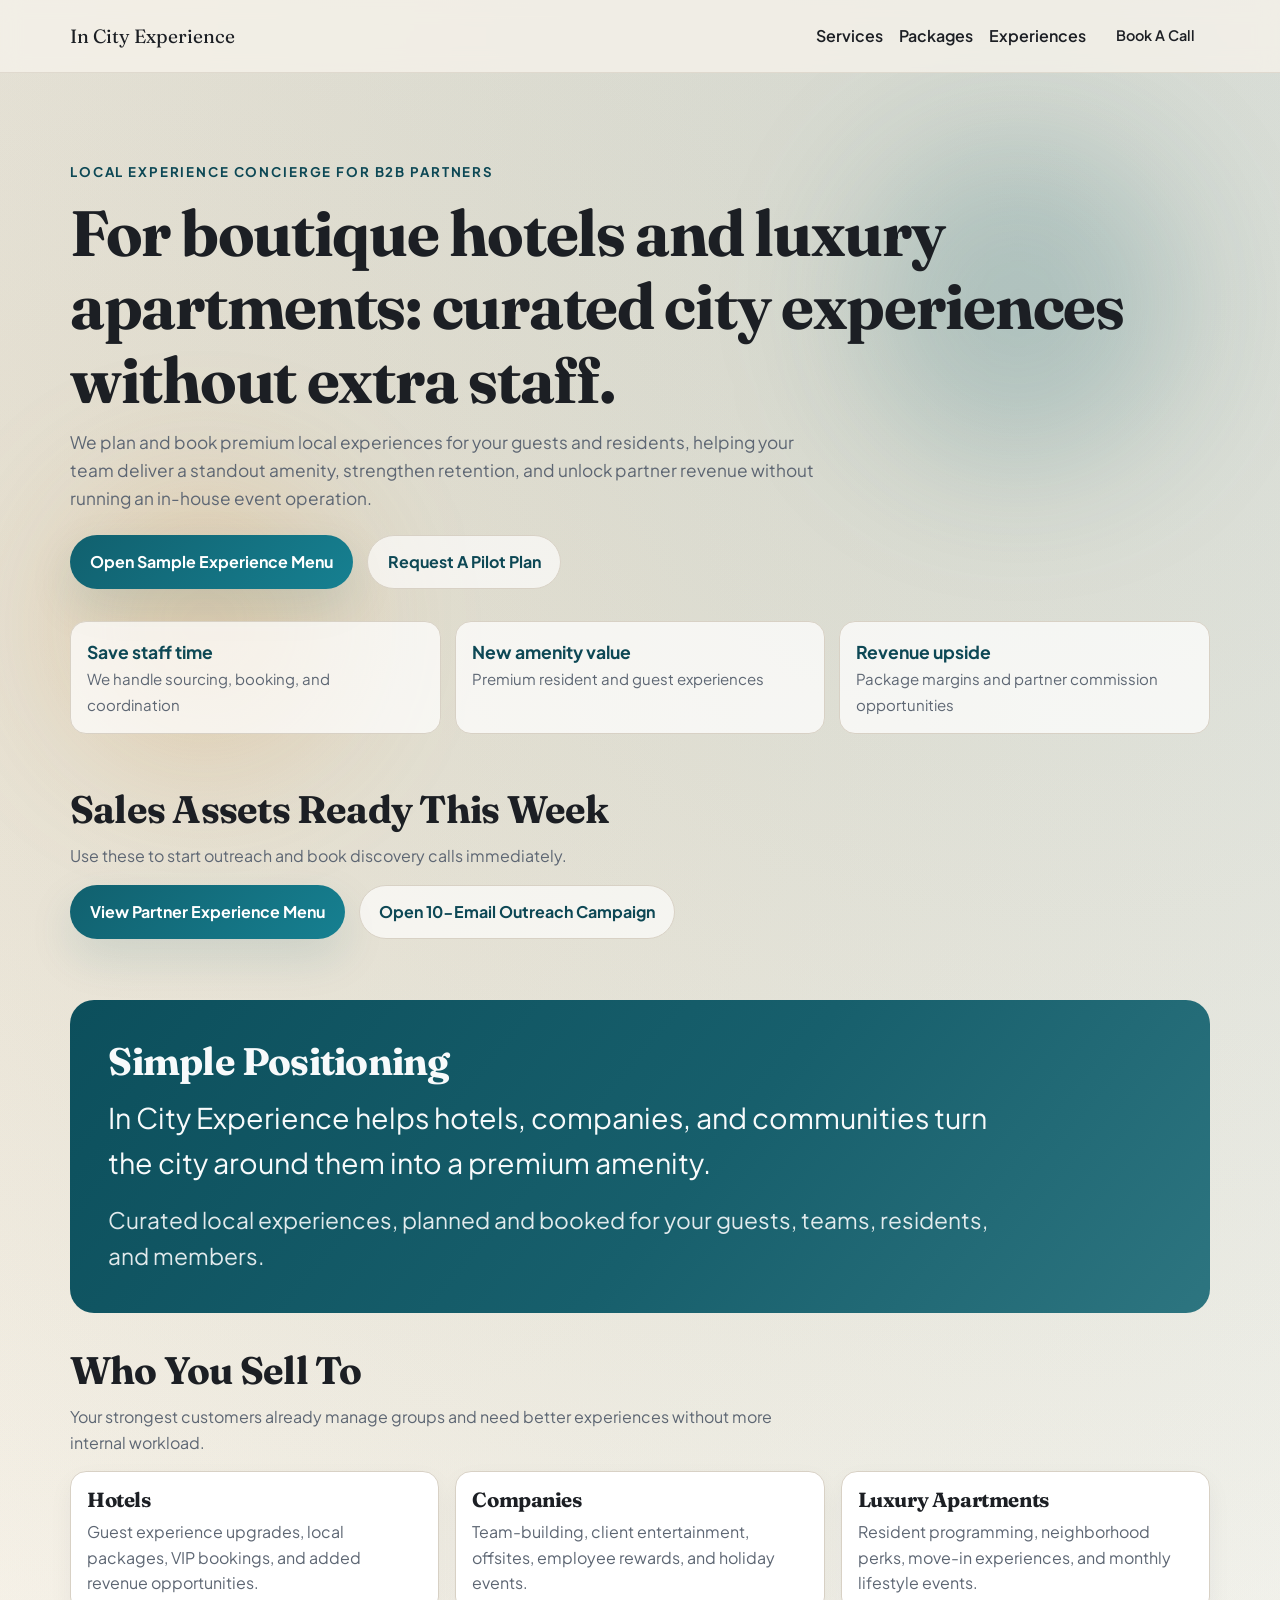
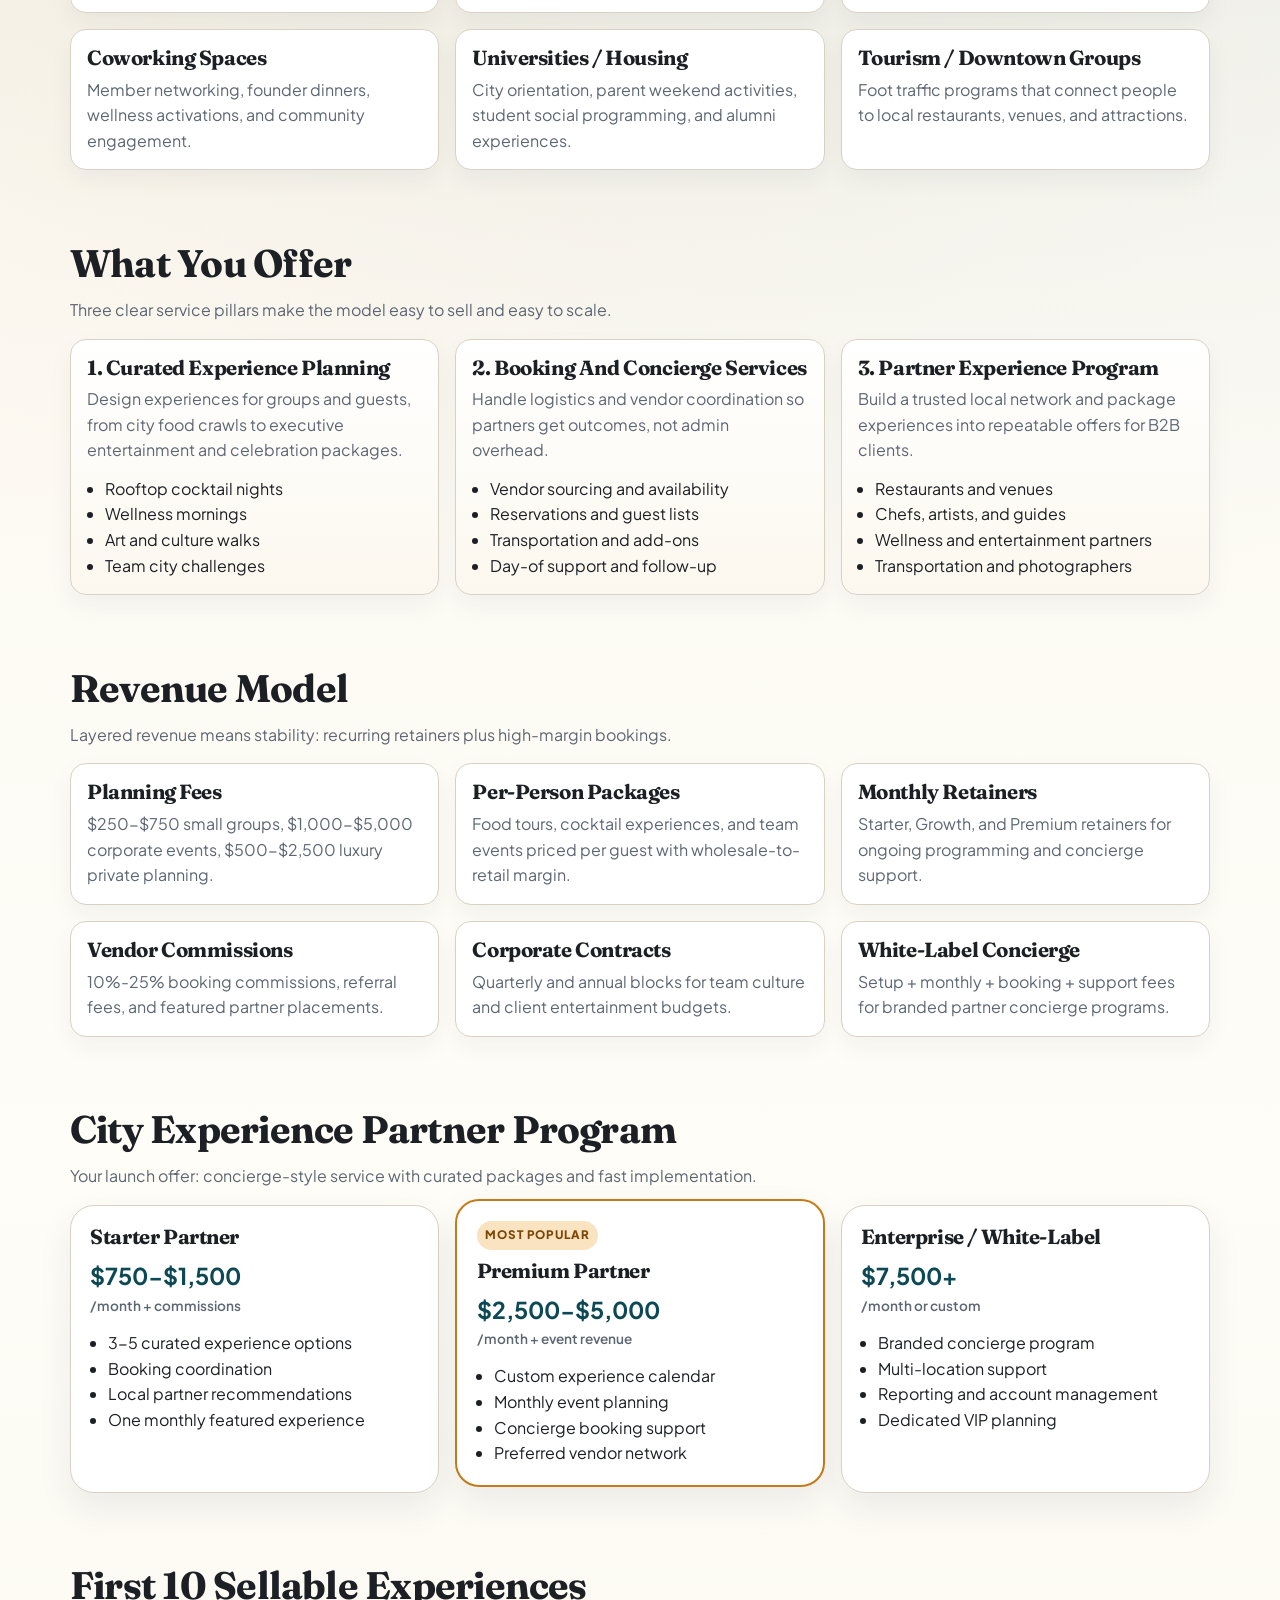
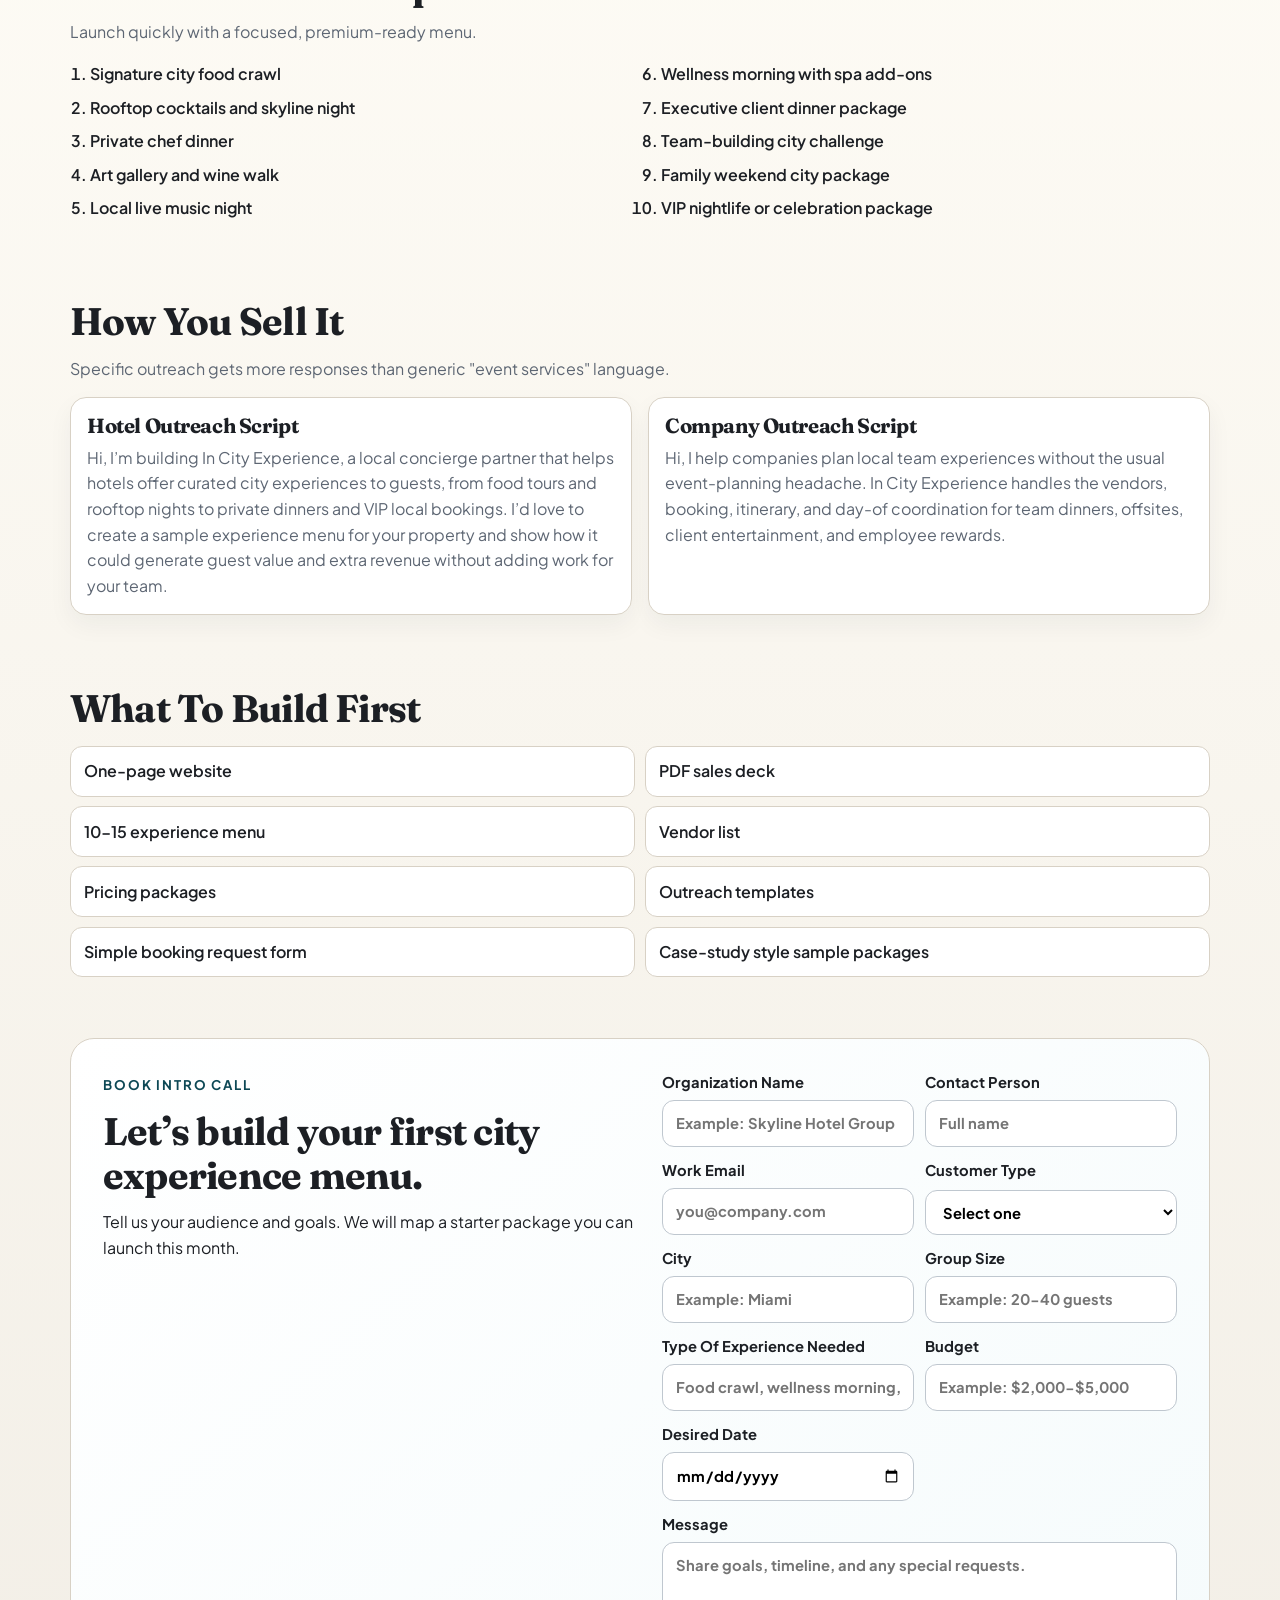
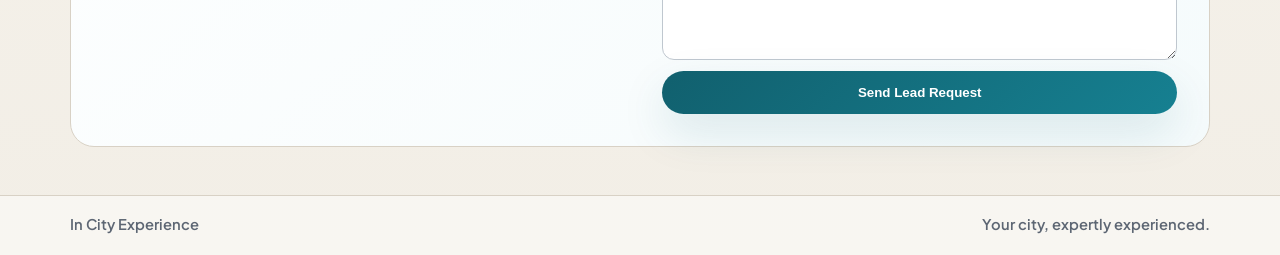
==== index.html @ 5551f1bf "Initial InCity sales site and outreach assets with Neon env setup" ====
<!DOCTYPE html>
<html lang="en">

<head>
    <meta charset="UTF-8" />
    <meta name="viewport" content="width=device-width, initial-scale=1.0" />
    <title>In City Experience | Curated Local Experiences</title>
    <meta name="description"
        content="In City Experience helps hotels, companies, and communities turn the city around them into a premium amenity through curated local experiences." />
    <link rel="preconnect" href="https://fonts.googleapis.com" />
    <link rel="preconnect" href="https://fonts.gstatic.com" crossorigin />
    <link
        href="https://fonts.googleapis.com/css2?family=Fraunces:opsz,wght@9..144,500;9..144,700&family=Plus+Jakarta+Sans:wght@400;500;600;700;800&display=swap"
        rel="stylesheet" />
    <link rel="stylesheet" href="styles.css" />
</head>

<body>
    <div class="bg-orb bg-orb-a" aria-hidden="true"></div>
    <div class="bg-orb bg-orb-b" aria-hidden="true"></div>

    <header class="site-header">
        <div class="container nav-wrap">
            <a href="#top" class="brand">In City Experience</a>
            <nav class="top-nav" aria-label="Primary">
                <a href="#services">Services</a>
                <a href="#packages">Packages</a>
                <a href="#experiences">Experiences</a>
                <a href="#contact" class="btn btn-sm">Book A Call</a>
            </nav>
        </div>
    </header>

    <main id="top">
        <section class="hero container reveal">
            <p class="eyebrow">Local Experience Concierge For B2B Partners</p>
            <h1>For boutique hotels and luxury apartments: curated city experiences without extra staff.</h1>
            <p class="hero-copy">
                We plan and book premium local experiences for your guests and residents, helping your team deliver a
                standout amenity, strengthen retention, and unlock partner revenue without running an in-house event
                operation.
            </p>
            <div class="hero-actions">
                <a href="partner-experience-menu.html" class="btn btn-primary">Open Sample Experience Menu</a>
                <a href="#contact" class="btn btn-ghost">Request A Pilot Plan</a>
            </div>
            <ul class="hero-stats" aria-label="Value highlights">
                <li><strong>Save staff time</strong><span>We handle sourcing, booking, and coordination</span></li>
                <li><strong>New amenity value</strong><span>Premium resident and guest experiences</span></li>
                <li><strong>Revenue upside</strong><span>Package margins and partner commission opportunities</span>
                </li>
            </ul>
        </section>

        <section class="container reveal sales-assets">
            <div class="section-head">
                <h2>Sales Assets Ready This Week</h2>
                <p>Use these to start outreach and book discovery calls immediately.</p>
            </div>
            <div class="asset-actions">
                <a href="partner-experience-menu.html" class="btn btn-primary">View Partner Experience Menu</a>
                <a href="outreach-email-campaign.md" class="btn btn-ghost">Open 10-Email Outreach Campaign</a>
            </div>
        </section>

        <section id="positioning" class="container panel reveal">
            <h2>Simple Positioning</h2>
            <p class="quote">In City Experience helps hotels, companies, and communities turn the city around them into
                a premium amenity.</p>
            <p class="quote quote-alt">Curated local experiences, planned and booked for your guests, teams, residents,
                and members.</p>
        </section>

        <section class="container reveal">
            <div class="section-head">
                <h2>Who You Sell To</h2>
                <p>Your strongest customers already manage groups and need better experiences without more internal
                    workload.</p>
            </div>
            <div class="grid grid-3">
                <article class="card">
                    <h3>Hotels</h3>
                    <p>Guest experience upgrades, local packages, VIP bookings, and added revenue opportunities.</p>
                </article>
                <article class="card">
                    <h3>Companies</h3>
                    <p>Team-building, client entertainment, offsites, employee rewards, and holiday events.</p>
                </article>
                <article class="card">
                    <h3>Luxury Apartments</h3>
                    <p>Resident programming, neighborhood perks, move-in experiences, and monthly lifestyle events.</p>
                </article>
                <article class="card">
                    <h3>Coworking Spaces</h3>
                    <p>Member networking, founder dinners, wellness activations, and community engagement.</p>
                </article>
                <article class="card">
                    <h3>Universities / Housing</h3>
                    <p>City orientation, parent weekend activities, student social programming, and alumni experiences.
                    </p>
                </article>
                <article class="card">
                    <h3>Tourism / Downtown Groups</h3>
                    <p>Foot traffic programs that connect people to local restaurants, venues, and attractions.</p>
                </article>
            </div>
        </section>

        <section id="services" class="container reveal">
            <div class="section-head">
                <h2>What You Offer</h2>
                <p>Three clear service pillars make the model easy to sell and easy to scale.</p>
            </div>
            <div class="grid grid-3">
                <article class="card card-accent">
                    <h3>1. Curated Experience Planning</h3>
                    <p>Design experiences for groups and guests, from city food crawls to executive entertainment and
                        celebration packages.</p>
                    <ul>
                        <li>Rooftop cocktail nights</li>
                        <li>Wellness mornings</li>
                        <li>Art and culture walks</li>
                        <li>Team city challenges</li>
                    </ul>
                </article>
                <article class="card card-accent">
                    <h3>2. Booking And Concierge Services</h3>
                    <p>Handle logistics and vendor coordination so partners get outcomes, not admin overhead.</p>
                    <ul>
                        <li>Vendor sourcing and availability</li>
                        <li>Reservations and guest lists</li>
                        <li>Transportation and add-ons</li>
                        <li>Day-of support and follow-up</li>
                    </ul>
                </article>
                <article class="card card-accent">
                    <h3>3. Partner Experience Program</h3>
                    <p>Build a trusted local network and package experiences into repeatable offers for B2B clients.</p>
                    <ul>
                        <li>Restaurants and venues</li>
                        <li>Chefs, artists, and guides</li>
                        <li>Wellness and entertainment partners</li>
                        <li>Transportation and photographers</li>
                    </ul>
                </article>
            </div>
        </section>

        <section class="container reveal">
            <div class="section-head">
                <h2>Revenue Model</h2>
                <p>Layered revenue means stability: recurring retainers plus high-margin bookings.</p>
            </div>
            <div class="grid grid-3">
                <article class="card">
                    <h3>Planning Fees</h3>
                    <p>$250-$750 small groups, $1,000-$5,000 corporate events, $500-$2,500 luxury private planning.</p>
                </article>
                <article class="card">
                    <h3>Per-Person Packages</h3>
                    <p>Food tours, cocktail experiences, and team events priced per guest with wholesale-to-retail
                        margin.</p>
                </article>
                <article class="card">
                    <h3>Monthly Retainers</h3>
                    <p>Starter, Growth, and Premium retainers for ongoing programming and concierge support.</p>
                </article>
                <article class="card">
                    <h3>Vendor Commissions</h3>
                    <p>10%-25% booking commissions, referral fees, and featured partner placements.</p>
                </article>
                <article class="card">
                    <h3>Corporate Contracts</h3>
                    <p>Quarterly and annual blocks for team culture and client entertainment budgets.</p>
                </article>
                <article class="card">
                    <h3>White-Label Concierge</h3>
                    <p>Setup + monthly + booking + support fees for branded partner concierge programs.</p>
                </article>
            </div>
        </section>

        <section id="packages" class="container reveal">
            <div class="section-head">
                <h2>City Experience Partner Program</h2>
                <p>Your launch offer: concierge-style service with curated packages and fast implementation.</p>
            </div>
            <div class="pricing-grid">
                <article class="price-card">
                    <h3>Starter Partner</h3>
                    <p class="price">$750-$1,500<span>/month + commissions</span></p>
                    <ul>
                        <li>3-5 curated experience options</li>
                        <li>Booking coordination</li>
                        <li>Local partner recommendations</li>
                        <li>One monthly featured experience</li>
                    </ul>
                </article>
                <article class="price-card featured">
                    <p class="badge">Most Popular</p>
                    <h3>Premium Partner</h3>
                    <p class="price">$2,500-$5,000<span>/month + event revenue</span></p>
                    <ul>
                        <li>Custom experience calendar</li>
                        <li>Monthly event planning</li>
                        <li>Concierge booking support</li>
                        <li>Preferred vendor network</li>
                    </ul>
                </article>
                <article class="price-card">
                    <h3>Enterprise / White-Label</h3>
                    <p class="price">$7,500+<span>/month or custom</span></p>
                    <ul>
                        <li>Branded concierge program</li>
                        <li>Multi-location support</li>
                        <li>Reporting and account management</li>
                        <li>Dedicated VIP planning</li>
                    </ul>
                </article>
            </div>
        </section>

        <section id="experiences" class="container reveal">
            <div class="section-head">
                <h2>First 10 Sellable Experiences</h2>
                <p>Launch quickly with a focused, premium-ready menu.</p>
            </div>
            <ol class="experience-list">
                <li>Signature city food crawl</li>
                <li>Rooftop cocktails and skyline night</li>
                <li>Private chef dinner</li>
                <li>Art gallery and wine walk</li>
                <li>Local live music night</li>
                <li>Wellness morning with spa add-ons</li>
                <li>Executive client dinner package</li>
                <li>Team-building city challenge</li>
                <li>Family weekend city package</li>
                <li>VIP nightlife or celebration package</li>
            </ol>
        </section>

        <section class="container reveal">
            <div class="section-head">
                <h2>How You Sell It</h2>
                <p>Specific outreach gets more responses than generic "event services" language.</p>
            </div>
            <div class="grid grid-2">
                <article class="card">
                    <h3>Hotel Outreach Script</h3>
                    <p>Hi, I’m building In City Experience, a local concierge partner that helps hotels offer curated
                        city experiences to guests, from food tours and rooftop nights to private dinners and VIP local
                        bookings. I’d love to create a sample experience menu for your property and show how it could
                        generate guest value and extra revenue without adding work for your team.</p>
                </article>
                <article class="card">
                    <h3>Company Outreach Script</h3>
                    <p>Hi, I help companies plan local team experiences without the usual event-planning headache. In
                        City Experience handles the vendors, booking, itinerary, and day-of coordination for team
                        dinners, offsites, client entertainment, and employee rewards.</p>
                </article>
            </div>
        </section>

        <section class="container reveal">
            <div class="section-head">
                <h2>What To Build First</h2>
            </div>
            <ul class="checklist">
                <li>One-page website</li>
                <li>PDF sales deck</li>
                <li>10-15 experience menu</li>
                <li>Vendor list</li>
                <li>Pricing packages</li>
                <li>Outreach templates</li>
                <li>Simple booking request form</li>
                <li>Case-study style sample packages</li>
            </ul>
        </section>

        <section id="contact" class="container cta reveal">
            <div>
                <p class="eyebrow">Book Intro Call</p>
                <h2>Let’s build your first city experience menu.</h2>
                <p>Tell us your audience and goals. We will map a starter package you can launch this month.</p>
            </div>
            <form class="contact-form" action="#" method="post">
                <label>
                    Organization Name
                    <input type="text" name="org" placeholder="Example: Skyline Hotel Group" required />
                </label>
                <label>
                    Contact Person
                    <input type="text" name="contactPerson" placeholder="Full name" required />
                </label>
                <label>
                    Work Email
                    <input type="email" name="email" placeholder="you@company.com" required />
                </label>
                <label>
                    Customer Type
                    <select name="segment" required>
                        <option value="">Select one</option>
                        <option>Hotel</option>
                        <option>Company</option>
                        <option>Luxury Apartment</option>
                        <option>Coworking Space</option>
                        <option>Other</option>
                    </select>
                </label>
                <label>
                    City
                    <input type="text" name="city" placeholder="Example: Miami" required />
                </label>
                <label>
                    Group Size
                    <input type="text" name="groupSize" placeholder="Example: 20-40 guests" required />
                </label>
                <label>
                    Type Of Experience Needed
                    <input type="text" name="experienceType"
                        placeholder="Food crawl, wellness morning, VIP dinner, etc." required />
                </label>
                <label>
                    Budget
                    <input type="text" name="budget" placeholder="Example: $2,000-$5,000" required />
                </label>
                <label>
                    Desired Date
                    <input type="date" name="desiredDate" required />
                </label>
                <label class="full-width">
                    Message
                    <textarea name="message" rows="4" placeholder="Share goals, timeline, and any special requests."
                        required></textarea>
                </label>
                <button type="submit" class="btn btn-primary">Send Lead Request</button>
            </form>
        </section>
    </main>

    <footer class="site-footer">
        <div class="container footer-wrap">
            <p>In City Experience</p>
            <p>Your city, expertly experienced.</p>
        </div>
    </footer>

    <script src="script.js"></script>
</body>

</html>
---- styles.css ----
:root {
    --bg: #f6f2eb;
    --bg-alt: #fffdf7;
    --ink: #1c1f24;
    --muted: #5d6673;
    --line: #d8d1c5;
    --brand: #11606e;
    --brand-strong: #0d4855;
    --accent: #c57a18;
    --card: #fff;
    --radius-lg: 24px;
    --radius-md: 16px;
    --shadow: 0 18px 45px rgba(17, 96, 110, 0.13);
}

* {
    box-sizing: border-box;
}

html,
body {
    margin: 0;
    padding: 0;
}

body {
    font-family: "Plus Jakarta Sans", sans-serif;
    color: var(--ink);
    background:
        radial-gradient(circle at 15% 12%, rgba(197, 122, 24, 0.11), transparent 35%),
        radial-gradient(circle at 82% 4%, rgba(17, 96, 110, 0.15), transparent 40%),
        linear-gradient(180deg, var(--bg) 0%, var(--bg-alt) 55%, #f2eee6 100%);
    line-height: 1.6;
}

h1,
h2,
h3 {
    font-family: "Fraunces", serif;
    letter-spacing: -0.02em;
    line-height: 1.15;
    margin-top: 0;
}

h1 {
    font-size: clamp(2.2rem, 5vw, 4.2rem);
    margin-bottom: 0.8rem;
}

h2 {
    font-size: clamp(1.7rem, 3vw, 2.7rem);
    margin-bottom: 0.75rem;
}

h3 {
    font-size: 1.28rem;
    margin-bottom: 0.45rem;
}

p {
    margin: 0;
}

.container {
    width: min(1140px, 92vw);
    margin: 0 auto;
}

.site-header {
    position: sticky;
    top: 0;
    z-index: 20;
    backdrop-filter: blur(10px);
    background: rgba(246, 242, 235, 0.78);
    border-bottom: 1px solid rgba(216, 209, 197, 0.7);
}

.nav-wrap {
    display: flex;
    align-items: center;
    justify-content: space-between;
    min-height: 72px;
}

.brand {
    text-decoration: none;
    font-family: "Fraunces", serif;
    font-size: 1.2rem;
    color: var(--ink);
}

.top-nav {
    display: flex;
    align-items: center;
    gap: 1rem;
}

.top-nav a {
    color: var(--ink);
    text-decoration: none;
    font-weight: 600;
}

.hero {
    padding: 5.3rem 0 2.2rem;
}

.eyebrow {
    display: inline-block;
    font-size: 0.83rem;
    text-transform: uppercase;
    letter-spacing: 0.14em;
    color: var(--brand-strong);
    margin-bottom: 0.85rem;
    font-weight: 700;
}

.hero-copy {
    max-width: 760px;
    color: var(--muted);
    font-size: 1.08rem;
}

.hero-actions {
    display: flex;
    gap: 0.9rem;
    margin-top: 1.4rem;
    flex-wrap: wrap;
}

.btn {
    appearance: none;
    border: none;
    display: inline-flex;
    align-items: center;
    justify-content: center;
    gap: 0.4rem;
    border-radius: 999px;
    font-weight: 700;
    text-decoration: none;
    cursor: pointer;
    transition: transform 0.2s ease, box-shadow 0.2s ease, background 0.25s ease;
}

.btn:hover {
    transform: translateY(-2px);
}

.btn-primary {
    background: linear-gradient(135deg, var(--brand), #168091);
    color: #fff;
    padding: 0.86rem 1.25rem;
    box-shadow: var(--shadow);
}

.btn-ghost {
    color: var(--brand-strong);
    border: 1px solid var(--line);
    background: rgba(255, 255, 255, 0.65);
    padding: 0.84rem 1.2rem;
}

.btn-sm {
    font-size: 0.9rem;
    padding: 0.58rem 0.92rem;
}

.hero-stats {
    list-style: none;
    padding: 0;
    margin: 2rem 0 0;
    display: grid;
    grid-template-columns: repeat(3, minmax(0, 1fr));
    gap: 0.85rem;
}

.hero-stats li {
    background: rgba(255, 255, 255, 0.72);
    border: 1px solid var(--line);
    border-radius: var(--radius-md);
    padding: 1rem;
}

.hero-stats strong {
    display: block;
    font-size: 1.1rem;
    color: var(--brand-strong);
}

.hero-stats span {
    color: var(--muted);
    font-size: 0.94rem;
}

.panel {
    margin-top: 1.6rem;
    background: linear-gradient(130deg, #0c4f5c, #175f6c 55%, #2d7580 100%);
    color: #f7fafb;
    border-radius: var(--radius-lg);
    padding: clamp(1.5rem, 4vw, 2.4rem);
}

.quote {
    font-size: clamp(1.16rem, 2.8vw, 1.78rem);
    max-width: 900px;
}

.quote-alt {
    margin-top: 1rem;
    color: rgba(247, 250, 251, 0.9);
    font-size: clamp(1.02rem, 2.2vw, 1.42rem);
}

section {
    padding: 2.2rem 0;
}

.section-head {
    margin-bottom: 1rem;
}

.section-head p {
    color: var(--muted);
    max-width: 760px;
}

.sales-assets {
    padding-top: 1.1rem;
}

.asset-actions {
    display: flex;
    flex-wrap: wrap;
    gap: 0.85rem;
}

.grid {
    display: grid;
    gap: 1rem;
}

.grid-3 {
    grid-template-columns: repeat(3, minmax(0, 1fr));
}

.grid-2 {
    grid-template-columns: repeat(2, minmax(0, 1fr));
}

.card {
    background: var(--card);
    border: 1px solid var(--line);
    border-radius: var(--radius-md);
    padding: 1rem;
    box-shadow: 0 10px 24px rgba(19, 37, 54, 0.05);
}

.card p {
    color: var(--muted);
}

.card ul {
    margin: 0.8rem 0 0;
    padding-left: 1.1rem;
}

.card-accent {
    background: linear-gradient(180deg, #fff, #fcf8ef);
}

.pricing-grid {
    display: grid;
    gap: 1rem;
    grid-template-columns: repeat(3, minmax(0, 1fr));
}

.price-card {
    border: 1px solid var(--line);
    border-radius: var(--radius-lg);
    background: #fff;
    padding: 1.2rem;
    position: relative;
    box-shadow: 0 14px 35px rgba(30, 44, 58, 0.08);
}

.price-card .price {
    font-size: 1.45rem;
    margin: 0.55rem 0 0.85rem;
    color: var(--brand-strong);
    font-weight: 700;
}

.price-card .price span {
    display: block;
    font-size: 0.85rem;
    color: var(--muted);
    font-weight: 600;
}

.price-card ul {
    margin: 0;
    padding-left: 1.1rem;
}

.price-card.featured {
    border: 2px solid var(--accent);
    transform: translateY(-6px);
}

.badge {
    display: inline-block;
    background: #f9e3c1;
    color: #7c4704;
    font-size: 0.73rem;
    letter-spacing: 0.08em;
    text-transform: uppercase;
    font-weight: 800;
    padding: 0.3rem 0.52rem;
    border-radius: 999px;
    margin-bottom: 0.56rem;
}

.experience-list {
    margin: 0;
    padding-left: 1.28rem;
    columns: 2;
    gap: 1.4rem;
}

.experience-list li {
    break-inside: avoid;
    margin-bottom: 0.5rem;
    font-weight: 600;
}

.checklist {
    margin: 0;
    padding: 0;
    list-style: none;
    display: grid;
    gap: 0.6rem;
    grid-template-columns: repeat(2, minmax(0, 1fr));
}

.checklist li {
    background: #fff;
    border: 1px solid var(--line);
    border-radius: 12px;
    padding: 0.72rem 0.82rem;
    font-weight: 600;
}

.cta {
    margin-top: 1.6rem;
    margin-bottom: 3rem;
    background: linear-gradient(140deg, #fff, #f5fbfc);
    border: 1px solid var(--line);
    border-radius: var(--radius-lg);
    padding: clamp(1.1rem, 4vw, 2rem);
    display: grid;
    grid-template-columns: 1.05fr 1fr;
    gap: 1.2rem;
}

.contact-form {
    display: grid;
    gap: 0.72rem;
    grid-template-columns: repeat(2, minmax(0, 1fr));
}

.contact-form label {
    font-weight: 700;
    font-size: 0.92rem;
    display: grid;
    gap: 0.35rem;
}

.contact-form .full-width {
    grid-column: 1 / -1;
}

.contact-form button {
    grid-column: 1 / -1;
}

input,
select,
textarea {
    font: inherit;
    border: 1px solid #bfc7cf;
    border-radius: 12px;
    padding: 0.68rem 0.78rem;
    background: #fff;
}

input:focus,
select:focus,
textarea:focus {
    outline: 3px solid rgba(17, 96, 110, 0.22);
    border-color: var(--brand);
}

.site-footer {
    border-top: 1px solid var(--line);
    padding: 1.1rem 0;
    background: rgba(255, 255, 255, 0.45);
}

.footer-wrap {
    display: flex;
    justify-content: space-between;
    gap: 1rem;
    color: var(--muted);
    font-weight: 600;
    font-size: 0.92rem;
}

.bg-orb {
    position: fixed;
    border-radius: 50%;
    filter: blur(70px);
    pointer-events: none;
    z-index: -1;
}

.bg-orb-a {
    width: 320px;
    height: 320px;
    background: rgba(17, 96, 110, 0.2);
    right: 8vw;
    top: 16vh;
}

.bg-orb-b {
    width: 280px;
    height: 280px;
    background: rgba(197, 122, 24, 0.18);
    left: 5vw;
    bottom: 15vh;
}

.reveal {
    opacity: 0;
    transform: translateY(22px);
    transition: opacity 0.65s ease, transform 0.65s ease;
}

.reveal.in-view {
    opacity: 1;
    transform: translateY(0);
}

@media (max-width: 980px) {

    .grid-3,
    .pricing-grid {
        grid-template-columns: repeat(2, minmax(0, 1fr));
    }

    .cta {
        grid-template-columns: 1fr;
    }

    .top-nav a:not(.btn) {
        display: none;
    }
}

@media (max-width: 700px) {
    .hero {
        padding-top: 4rem;
    }

    .hero-stats,
    .grid-2,
    .grid-3,
    .pricing-grid,
    .checklist,
    .contact-form {
        grid-template-columns: 1fr;
    }

    .experience-list {
        columns: 1;
    }

    .footer-wrap {
        flex-direction: column;
    }
}
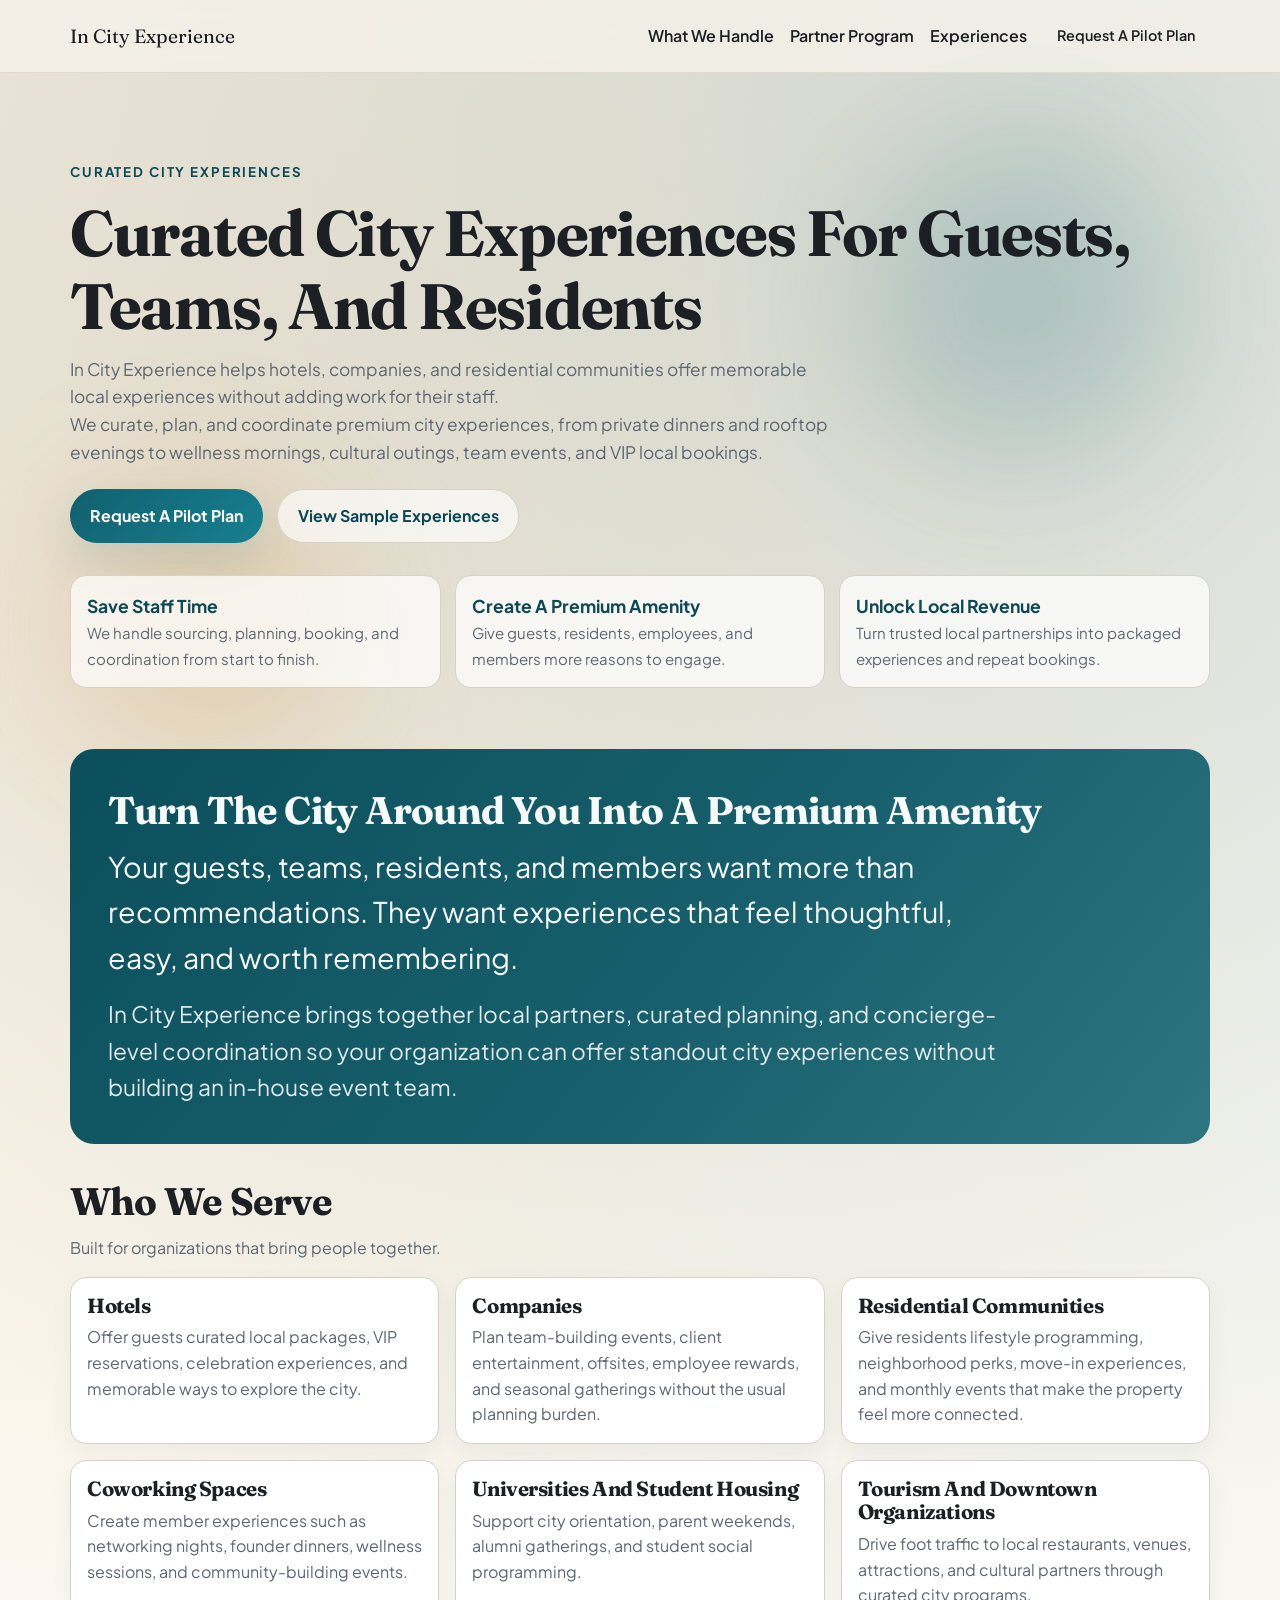
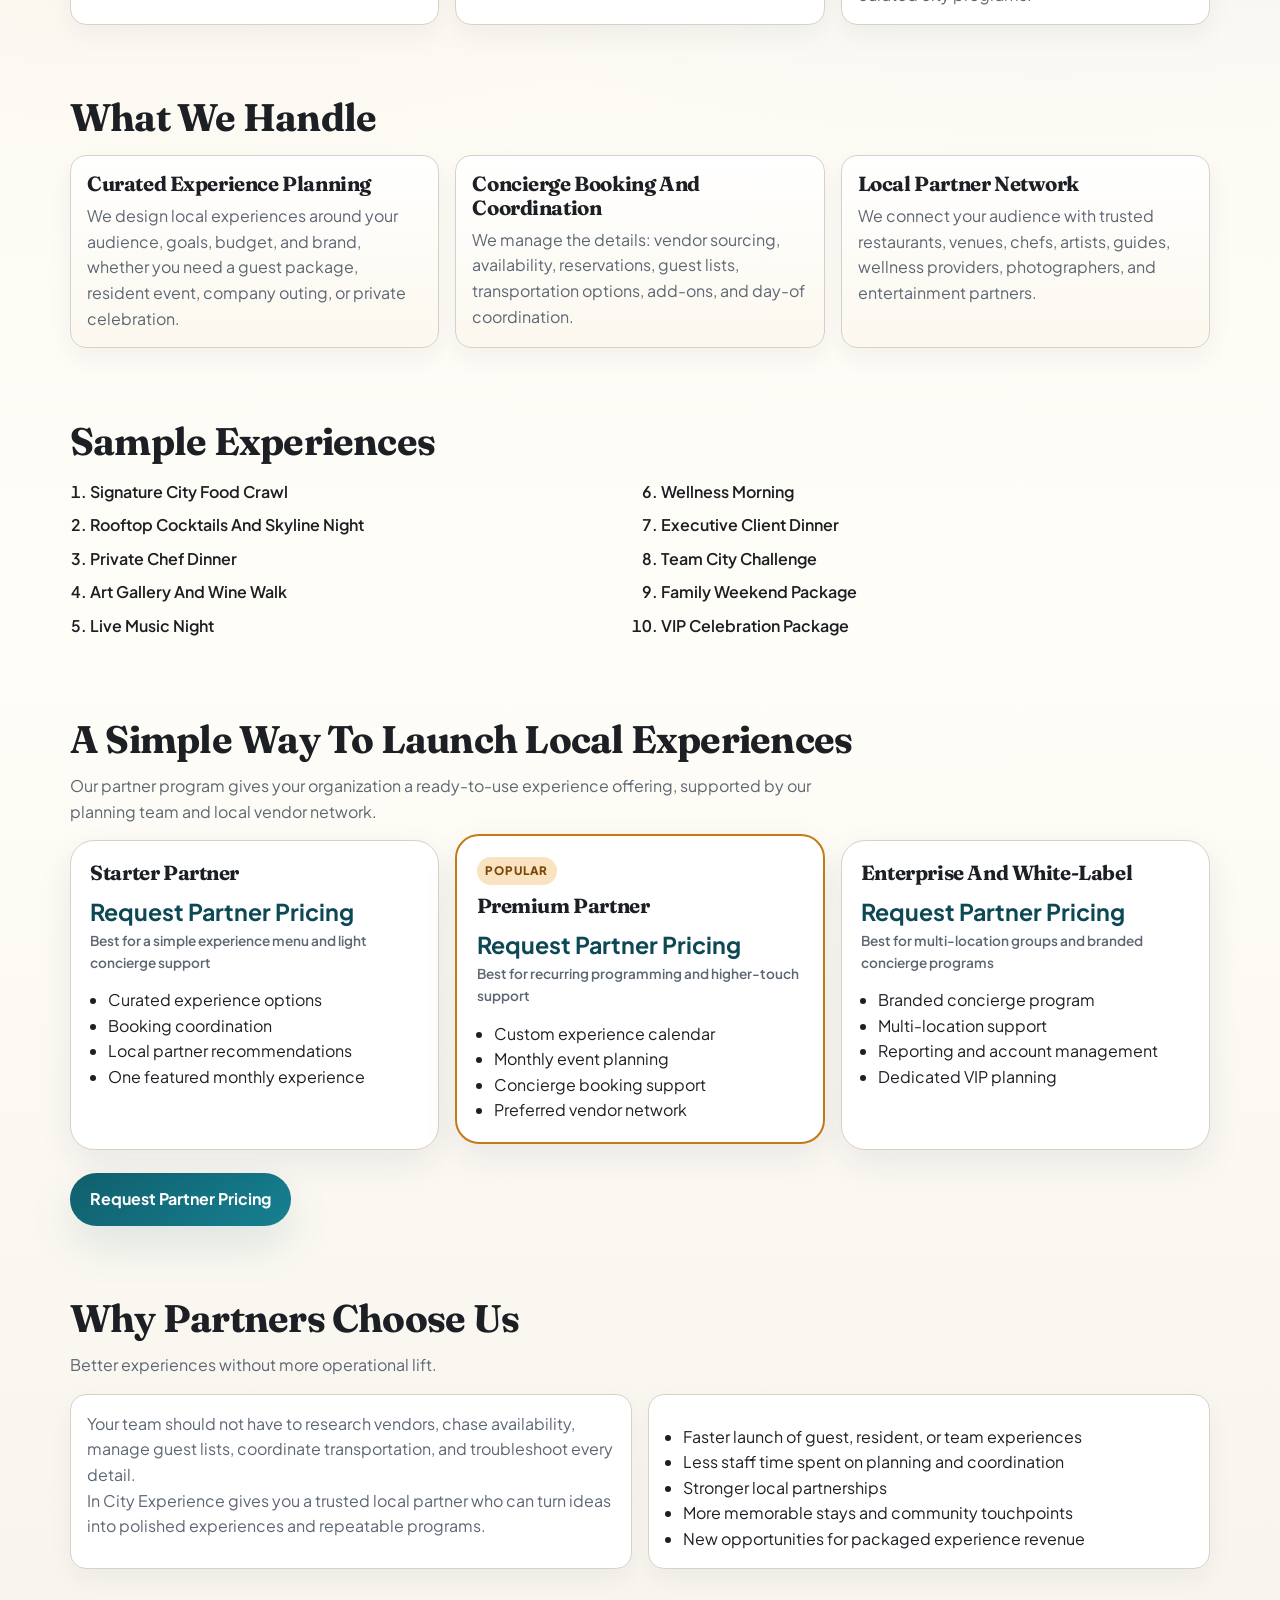
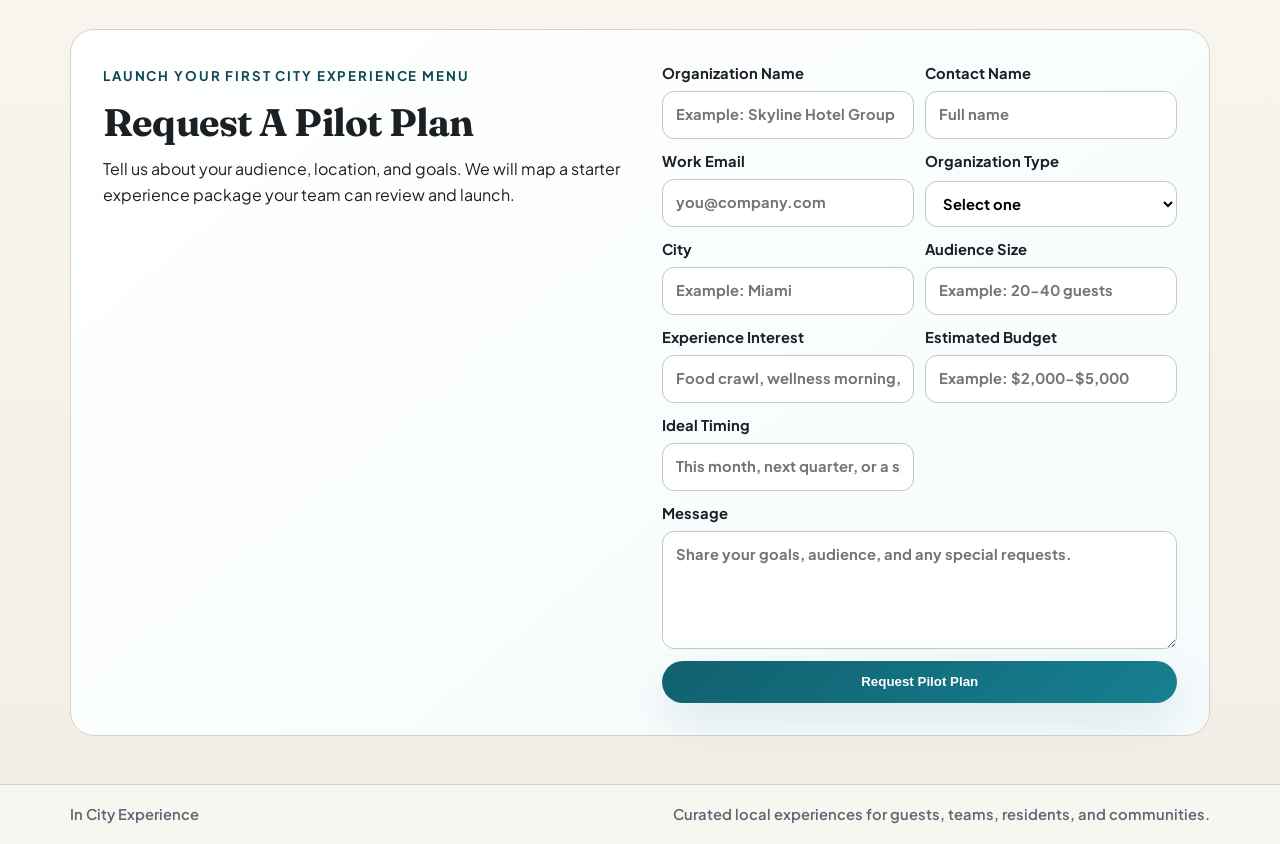
==== commit 5e9a37ac: "Rewrite homepage with front-facing service copy" ====
--- a/index.html
+++ b/index.html
@@ -23,183 +23,134 @@
         <div class="container nav-wrap">
             <a href="#top" class="brand">In City Experience</a>
             <nav class="top-nav" aria-label="Primary">
-                <a href="#services">Services</a>
-                <a href="#packages">Packages</a>
+                <a href="#services">What We Handle</a>
+                <a href="#packages">Partner Program</a>
                 <a href="#experiences">Experiences</a>
-                <a href="#contact" class="btn btn-sm">Book A Call</a>
+                <a href="#contact" class="btn btn-sm">Request A Pilot Plan</a>
             </nav>
         </div>
     </header>
 
     <main id="top">
         <section class="hero container reveal">
-            <p class="eyebrow">Local Experience Concierge For B2B Partners</p>
-            <h1>For boutique hotels and luxury apartments: curated city experiences without extra staff.</h1>
+            <p class="eyebrow">Curated City Experiences</p>
+            <h1>Curated City Experiences For Guests, Teams, And Residents</h1>
             <p class="hero-copy">
-                We plan and book premium local experiences for your guests and residents, helping your team deliver a
-                standout amenity, strengthen retention, and unlock partner revenue without running an in-house event
-                operation.
+                In City Experience helps hotels, companies, and residential communities offer memorable local
+                experiences without adding work for their staff.
+            </p>
+            <p class="hero-copy">
+                We curate, plan, and coordinate premium city experiences, from private dinners and rooftop evenings to
+                wellness mornings, cultural outings, team events, and VIP local bookings.
             </p>
             <div class="hero-actions">
-                <a href="partner-experience-menu.html" class="btn btn-primary">Open Sample Experience Menu</a>
-                <a href="#contact" class="btn btn-ghost">Request A Pilot Plan</a>
+                <a href="#contact" class="btn btn-primary">Request A Pilot Plan</a>
+                <a href="partner-experience-menu.html" class="btn btn-ghost">View Sample Experiences</a>
             </div>
             <ul class="hero-stats" aria-label="Value highlights">
-                <li><strong>Save staff time</strong><span>We handle sourcing, booking, and coordination</span></li>
-                <li><strong>New amenity value</strong><span>Premium resident and guest experiences</span></li>
-                <li><strong>Revenue upside</strong><span>Package margins and partner commission opportunities</span>
-                </li>
+                <li><strong>Save Staff Time</strong><span>We handle sourcing, planning, booking, and coordination from start to finish.</span></li>
+                <li><strong>Create A Premium Amenity</strong><span>Give guests, residents, employees, and members more reasons to engage.</span></li>
+                <li><strong>Unlock Local Revenue</strong><span>Turn trusted local partnerships into packaged experiences and repeat bookings.</span></li>
             </ul>
         </section>
 
-        <section class="container reveal sales-assets">
-            <div class="section-head">
-                <h2>Sales Assets Ready This Week</h2>
-                <p>Use these to start outreach and book discovery calls immediately.</p>
-            </div>
-            <div class="asset-actions">
-                <a href="partner-experience-menu.html" class="btn btn-primary">View Partner Experience Menu</a>
-                <a href="outreach-email-campaign.md" class="btn btn-ghost">Open 10-Email Outreach Campaign</a>
-            </div>
-        </section>
-
         <section id="positioning" class="container panel reveal">
-            <h2>Simple Positioning</h2>
-            <p class="quote">In City Experience helps hotels, companies, and communities turn the city around them into
-                a premium amenity.</p>
-            <p class="quote quote-alt">Curated local experiences, planned and booked for your guests, teams, residents,
-                and members.</p>
+            <h2>Turn The City Around You Into A Premium Amenity</h2>
+            <p class="quote">Your guests, teams, residents, and members want more than recommendations. They want experiences that feel thoughtful, easy, and worth remembering.</p>
+            <p class="quote quote-alt">In City Experience brings together local partners, curated planning, and concierge-level coordination so your organization can offer standout city experiences without building an in-house event team.</p>
         </section>
 
         <section class="container reveal">
             <div class="section-head">
-                <h2>Who You Sell To</h2>
-                <p>Your strongest customers already manage groups and need better experiences without more internal
-                    workload.</p>
+                <h2>Who We Serve</h2>
+                <p>Built for organizations that bring people together.</p>
             </div>
             <div class="grid grid-3">
                 <article class="card">
                     <h3>Hotels</h3>
-                    <p>Guest experience upgrades, local packages, VIP bookings, and added revenue opportunities.</p>
+                    <p>Offer guests curated local packages, VIP reservations, celebration experiences, and memorable ways to explore the city.</p>
                 </article>
                 <article class="card">
                     <h3>Companies</h3>
-                    <p>Team-building, client entertainment, offsites, employee rewards, and holiday events.</p>
-                </article>
-                <article class="card">
-                    <h3>Luxury Apartments</h3>
-                    <p>Resident programming, neighborhood perks, move-in experiences, and monthly lifestyle events.</p>
+                    <p>Plan team-building events, client entertainment, offsites, employee rewards, and seasonal gatherings without the usual planning burden.</p>
+                </article>
+                <article class="card">
+                    <h3>Residential Communities</h3>
+                    <p>Give residents lifestyle programming, neighborhood perks, move-in experiences, and monthly events that make the property feel more connected.</p>
                 </article>
                 <article class="card">
                     <h3>Coworking Spaces</h3>
-                    <p>Member networking, founder dinners, wellness activations, and community engagement.</p>
-                </article>
-                <article class="card">
-                    <h3>Universities / Housing</h3>
-                    <p>City orientation, parent weekend activities, student social programming, and alumni experiences.
-                    </p>
-                </article>
-                <article class="card">
-                    <h3>Tourism / Downtown Groups</h3>
-                    <p>Foot traffic programs that connect people to local restaurants, venues, and attractions.</p>
+                    <p>Create member experiences such as networking nights, founder dinners, wellness sessions, and community-building events.</p>
+                </article>
+                <article class="card">
+                    <h3>Universities And Student Housing</h3>
+                    <p>Support city orientation, parent weekends, alumni gatherings, and student social programming.</p>
+                </article>
+                <article class="card">
+                    <h3>Tourism And Downtown Organizations</h3>
+                    <p>Drive foot traffic to local restaurants, venues, attractions, and cultural partners through curated city programs.</p>
                 </article>
             </div>
         </section>
 
         <section id="services" class="container reveal">
             <div class="section-head">
-                <h2>What You Offer</h2>
-                <p>Three clear service pillars make the model easy to sell and easy to scale.</p>
+                <h2>What We Handle</h2>
             </div>
             <div class="grid grid-3">
                 <article class="card card-accent">
-                    <h3>1. Curated Experience Planning</h3>
-                    <p>Design experiences for groups and guests, from city food crawls to executive entertainment and
-                        celebration packages.</p>
-                    <ul>
-                        <li>Rooftop cocktail nights</li>
-                        <li>Wellness mornings</li>
-                        <li>Art and culture walks</li>
-                        <li>Team city challenges</li>
-                    </ul>
+                    <h3>Curated Experience Planning</h3>
+                    <p>We design local experiences around your audience, goals, budget, and brand, whether you need a guest package, resident event, company outing, or private celebration.</p>
                 </article>
                 <article class="card card-accent">
-                    <h3>2. Booking And Concierge Services</h3>
-                    <p>Handle logistics and vendor coordination so partners get outcomes, not admin overhead.</p>
-                    <ul>
-                        <li>Vendor sourcing and availability</li>
-                        <li>Reservations and guest lists</li>
-                        <li>Transportation and add-ons</li>
-                        <li>Day-of support and follow-up</li>
-                    </ul>
+                    <h3>Concierge Booking And Coordination</h3>
+                    <p>We manage the details: vendor sourcing, availability, reservations, guest lists, transportation options, add-ons, and day-of coordination.</p>
                 </article>
                 <article class="card card-accent">
-                    <h3>3. Partner Experience Program</h3>
-                    <p>Build a trusted local network and package experiences into repeatable offers for B2B clients.</p>
-                    <ul>
-                        <li>Restaurants and venues</li>
-                        <li>Chefs, artists, and guides</li>
-                        <li>Wellness and entertainment partners</li>
-                        <li>Transportation and photographers</li>
-                    </ul>
-                </article>
-            </div>
-        </section>
-
-        <section class="container reveal">
-            <div class="section-head">
-                <h2>Revenue Model</h2>
-                <p>Layered revenue means stability: recurring retainers plus high-margin bookings.</p>
-            </div>
-            <div class="grid grid-3">
-                <article class="card">
-                    <h3>Planning Fees</h3>
-                    <p>$250-$750 small groups, $1,000-$5,000 corporate events, $500-$2,500 luxury private planning.</p>
-                </article>
-                <article class="card">
-                    <h3>Per-Person Packages</h3>
-                    <p>Food tours, cocktail experiences, and team events priced per guest with wholesale-to-retail
-                        margin.</p>
-                </article>
-                <article class="card">
-                    <h3>Monthly Retainers</h3>
-                    <p>Starter, Growth, and Premium retainers for ongoing programming and concierge support.</p>
-                </article>
-                <article class="card">
-                    <h3>Vendor Commissions</h3>
-                    <p>10%-25% booking commissions, referral fees, and featured partner placements.</p>
-                </article>
-                <article class="card">
-                    <h3>Corporate Contracts</h3>
-                    <p>Quarterly and annual blocks for team culture and client entertainment budgets.</p>
-                </article>
-                <article class="card">
-                    <h3>White-Label Concierge</h3>
-                    <p>Setup + monthly + booking + support fees for branded partner concierge programs.</p>
-                </article>
-            </div>
+                    <h3>Local Partner Network</h3>
+                    <p>We connect your audience with trusted restaurants, venues, chefs, artists, guides, wellness providers, photographers, and entertainment partners.</p>
+                </article>
+            </div>
+        </section>
+
+        <section id="experiences" class="container reveal">
+            <div class="section-head">
+                <h2>Sample Experiences</h2>
+            </div>
+            <ol class="experience-list">
+                <li>Signature City Food Crawl</li>
+                <li>Rooftop Cocktails And Skyline Night</li>
+                <li>Private Chef Dinner</li>
+                <li>Art Gallery And Wine Walk</li>
+                <li>Live Music Night</li>
+                <li>Wellness Morning</li>
+                <li>Executive Client Dinner</li>
+                <li>Team City Challenge</li>
+                <li>Family Weekend Package</li>
+                <li>VIP Celebration Package</li>
+            </ol>
         </section>
 
         <section id="packages" class="container reveal">
             <div class="section-head">
-                <h2>City Experience Partner Program</h2>
-                <p>Your launch offer: concierge-style service with curated packages and fast implementation.</p>
+                <h2>A Simple Way To Launch Local Experiences</h2>
+                <p>Our partner program gives your organization a ready-to-use experience offering, supported by our planning team and local vendor network.</p>
             </div>
             <div class="pricing-grid">
                 <article class="price-card">
                     <h3>Starter Partner</h3>
-                    <p class="price">$750-$1,500<span>/month + commissions</span></p>
-                    <ul>
-                        <li>3-5 curated experience options</li>
+                    <p class="price">Request Partner Pricing<span>Best for a simple experience menu and light concierge support</span></p>
+                    <ul>
+                        <li>Curated experience options</li>
                         <li>Booking coordination</li>
                         <li>Local partner recommendations</li>
-                        <li>One monthly featured experience</li>
+                        <li>One featured monthly experience</li>
                     </ul>
                 </article>
                 <article class="price-card featured">
-                    <p class="badge">Most Popular</p>
+                    <p class="badge">Popular</p>
                     <h3>Premium Partner</h3>
-                    <p class="price">$2,500-$5,000<span>/month + event revenue</span></p>
+                    <p class="price">Request Partner Pricing<span>Best for recurring programming and higher-touch support</span></p>
                     <ul>
                         <li>Custom experience calendar</li>
                         <li>Monthly event planning</li>
@@ -208,8 +159,8 @@
                     </ul>
                 </article>
                 <article class="price-card">
-                    <h3>Enterprise / White-Label</h3>
-                    <p class="price">$7,500+<span>/month or custom</span></p>
+                    <h3>Enterprise And White-Label</h3>
+                    <p class="price">Request Partner Pricing<span>Best for multi-location groups and branded concierge programs</span></p>
                     <ul>
                         <li>Branded concierge program</li>
                         <li>Multi-location support</li>
@@ -218,70 +169,38 @@
                     </ul>
                 </article>
             </div>
-        </section>
-
-        <section id="experiences" class="container reveal">
-            <div class="section-head">
-                <h2>First 10 Sellable Experiences</h2>
-                <p>Launch quickly with a focused, premium-ready menu.</p>
-            </div>
-            <ol class="experience-list">
-                <li>Signature city food crawl</li>
-                <li>Rooftop cocktails and skyline night</li>
-                <li>Private chef dinner</li>
-                <li>Art gallery and wine walk</li>
-                <li>Local live music night</li>
-                <li>Wellness morning with spa add-ons</li>
-                <li>Executive client dinner package</li>
-                <li>Team-building city challenge</li>
-                <li>Family weekend city package</li>
-                <li>VIP nightlife or celebration package</li>
-            </ol>
+            <div class="hero-actions">
+                <a href="#contact" class="btn btn-primary">Request Partner Pricing</a>
+            </div>
         </section>
 
         <section class="container reveal">
             <div class="section-head">
-                <h2>How You Sell It</h2>
-                <p>Specific outreach gets more responses than generic "event services" language.</p>
+                <h2>Why Partners Choose Us</h2>
+                <p>Better experiences without more operational lift.</p>
             </div>
             <div class="grid grid-2">
                 <article class="card">
-                    <h3>Hotel Outreach Script</h3>
-                    <p>Hi, I’m building In City Experience, a local concierge partner that helps hotels offer curated
-                        city experiences to guests, from food tours and rooftop nights to private dinners and VIP local
-                        bookings. I’d love to create a sample experience menu for your property and show how it could
-                        generate guest value and extra revenue without adding work for your team.</p>
-                </article>
-                <article class="card">
-                    <h3>Company Outreach Script</h3>
-                    <p>Hi, I help companies plan local team experiences without the usual event-planning headache. In
-                        City Experience handles the vendors, booking, itinerary, and day-of coordination for team
-                        dinners, offsites, client entertainment, and employee rewards.</p>
-                </article>
-            </div>
-        </section>
-
-        <section class="container reveal">
-            <div class="section-head">
-                <h2>What To Build First</h2>
-            </div>
-            <ul class="checklist">
-                <li>One-page website</li>
-                <li>PDF sales deck</li>
-                <li>10-15 experience menu</li>
-                <li>Vendor list</li>
-                <li>Pricing packages</li>
-                <li>Outreach templates</li>
-                <li>Simple booking request form</li>
-                <li>Case-study style sample packages</li>
-            </ul>
+                    <p>Your team should not have to research vendors, chase availability, manage guest lists, coordinate transportation, and troubleshoot every detail.</p>
+                    <p>In City Experience gives you a trusted local partner who can turn ideas into polished experiences and repeatable programs.</p>
+                </article>
+                <article class="card">
+                    <ul>
+                        <li>Faster launch of guest, resident, or team experiences</li>
+                        <li>Less staff time spent on planning and coordination</li>
+                        <li>Stronger local partnerships</li>
+                        <li>More memorable stays and community touchpoints</li>
+                        <li>New opportunities for packaged experience revenue</li>
+                    </ul>
+                </article>
+            </div>
         </section>
 
         <section id="contact" class="container cta reveal">
             <div>
-                <p class="eyebrow">Book Intro Call</p>
-                <h2>Let’s build your first city experience menu.</h2>
-                <p>Tell us your audience and goals. We will map a starter package you can launch this month.</p>
+                <p class="eyebrow">Launch Your First City Experience Menu</p>
+                <h2>Request A Pilot Plan</h2>
+                <p>Tell us about your audience, location, and goals. We will map a starter experience package your team can review and launch.</p>
             </div>
             <form class="contact-form" action="#" method="post">
                 <label>
@@ -289,7 +208,7 @@
                     <input type="text" name="org" placeholder="Example: Skyline Hotel Group" required />
                 </label>
                 <label>
-                    Contact Person
+                    Contact Name
                     <input type="text" name="contactPerson" placeholder="Full name" required />
                 </label>
                 <label>
@@ -297,13 +216,15 @@
                     <input type="email" name="email" placeholder="you@company.com" required />
                 </label>
                 <label>
-                    Customer Type
+                    Organization Type
                     <select name="segment" required>
                         <option value="">Select one</option>
                         <option>Hotel</option>
                         <option>Company</option>
-                        <option>Luxury Apartment</option>
+                        <option>Residential Community</option>
                         <option>Coworking Space</option>
+                        <option>University</option>
+                        <option>Tourism Group</option>
                         <option>Other</option>
                     </select>
                 </label>
@@ -312,28 +233,26 @@
                     <input type="text" name="city" placeholder="Example: Miami" required />
                 </label>
                 <label>
-                    Group Size
+                    Audience Size
                     <input type="text" name="groupSize" placeholder="Example: 20-40 guests" required />
                 </label>
                 <label>
-                    Type Of Experience Needed
-                    <input type="text" name="experienceType"
-                        placeholder="Food crawl, wellness morning, VIP dinner, etc." required />
-                </label>
-                <label>
-                    Budget
+                    Experience Interest
+                    <input type="text" name="experienceType" placeholder="Food crawl, wellness morning, VIP dinner, team event, resident programming, or other" required />
+                </label>
+                <label>
+                    Estimated Budget
                     <input type="text" name="budget" placeholder="Example: $2,000-$5,000" required />
                 </label>
                 <label>
-                    Desired Date
-                    <input type="date" name="desiredDate" required />
+                    Ideal Timing
+                    <input type="text" name="desiredDate" placeholder="This month, next quarter, or a specific date" required />
                 </label>
                 <label class="full-width">
                     Message
-                    <textarea name="message" rows="4" placeholder="Share goals, timeline, and any special requests."
-                        required></textarea>
-                </label>
-                <button type="submit" class="btn btn-primary">Send Lead Request</button>
+                    <textarea name="message" rows="4" placeholder="Share your goals, audience, and any special requests." required></textarea>
+                </label>
+                <button type="submit" class="btn btn-primary">Request Pilot Plan</button>
             </form>
         </section>
     </main>
@@ -341,7 +260,7 @@
     <footer class="site-footer">
         <div class="container footer-wrap">
             <p>In City Experience</p>
-            <p>Your city, expertly experienced.</p>
+            <p>Curated local experiences for guests, teams, residents, and communities.</p>
         </div>
     </footer>
 
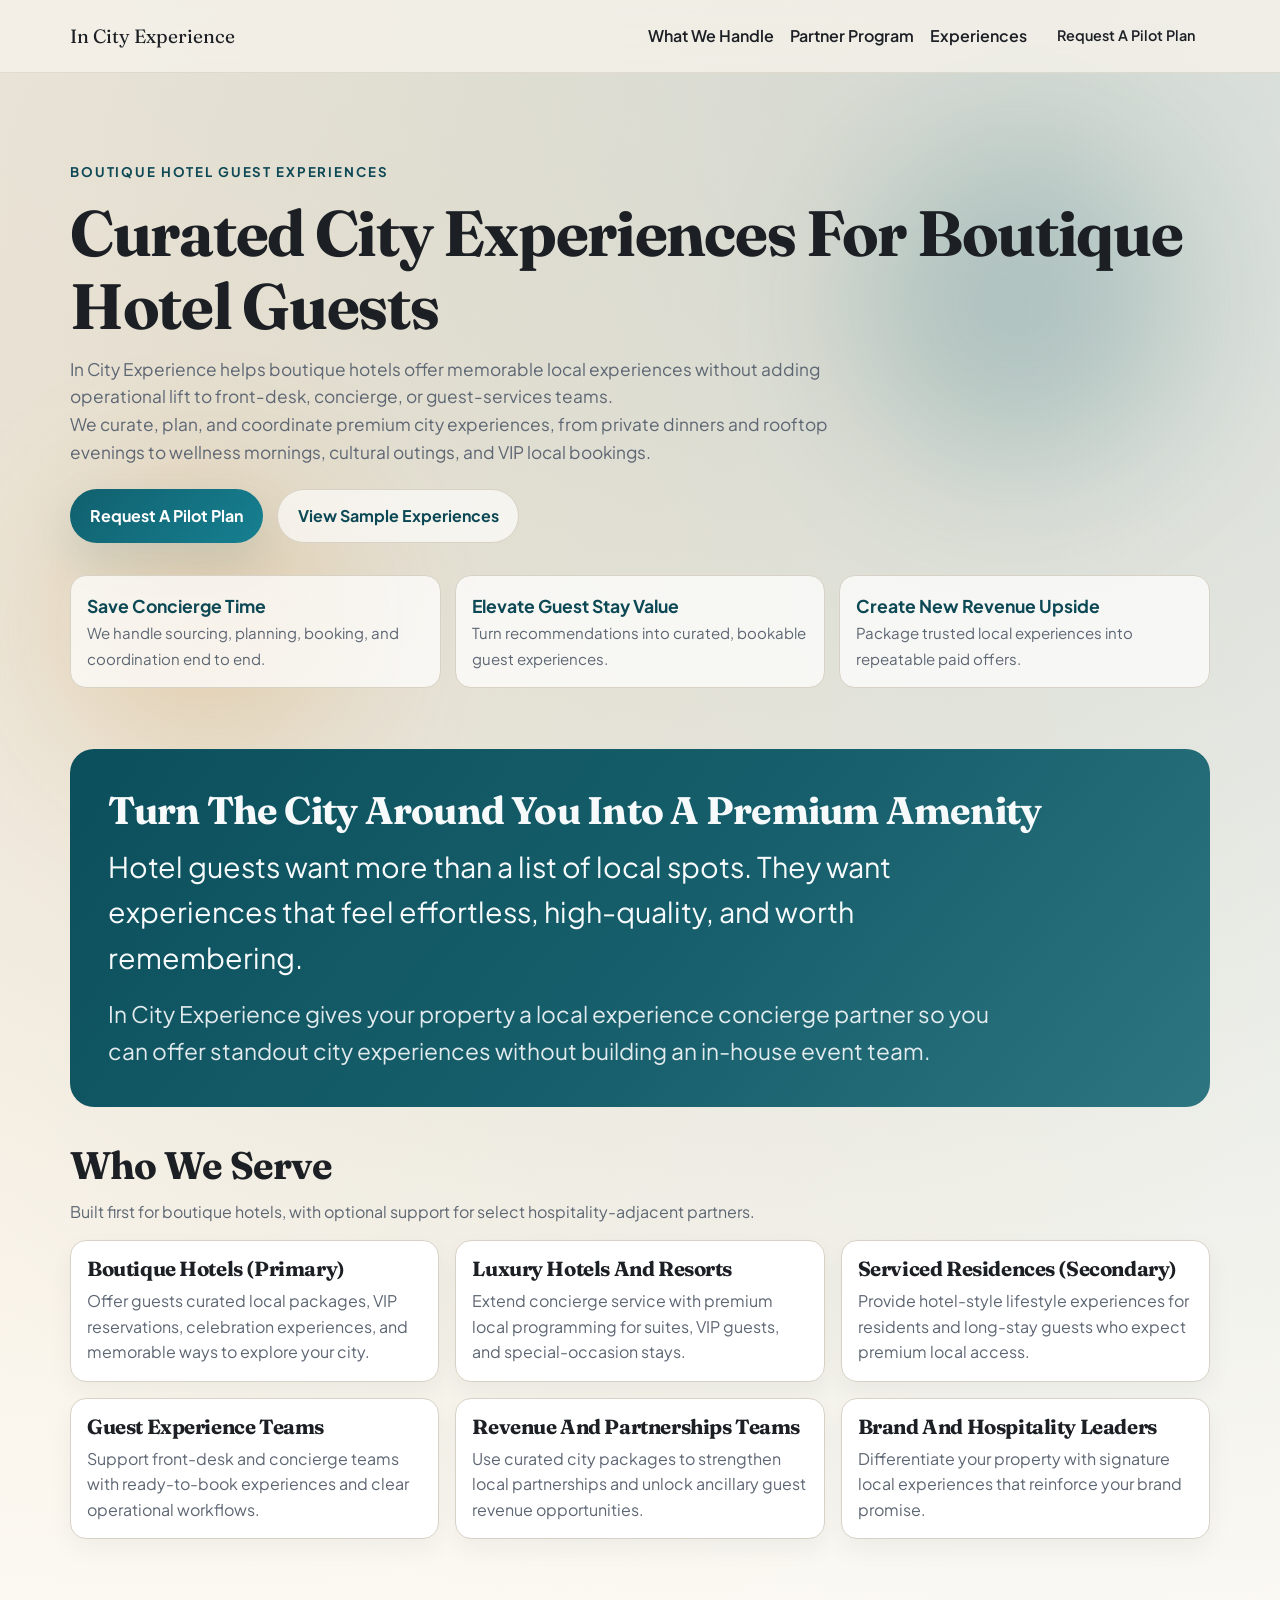
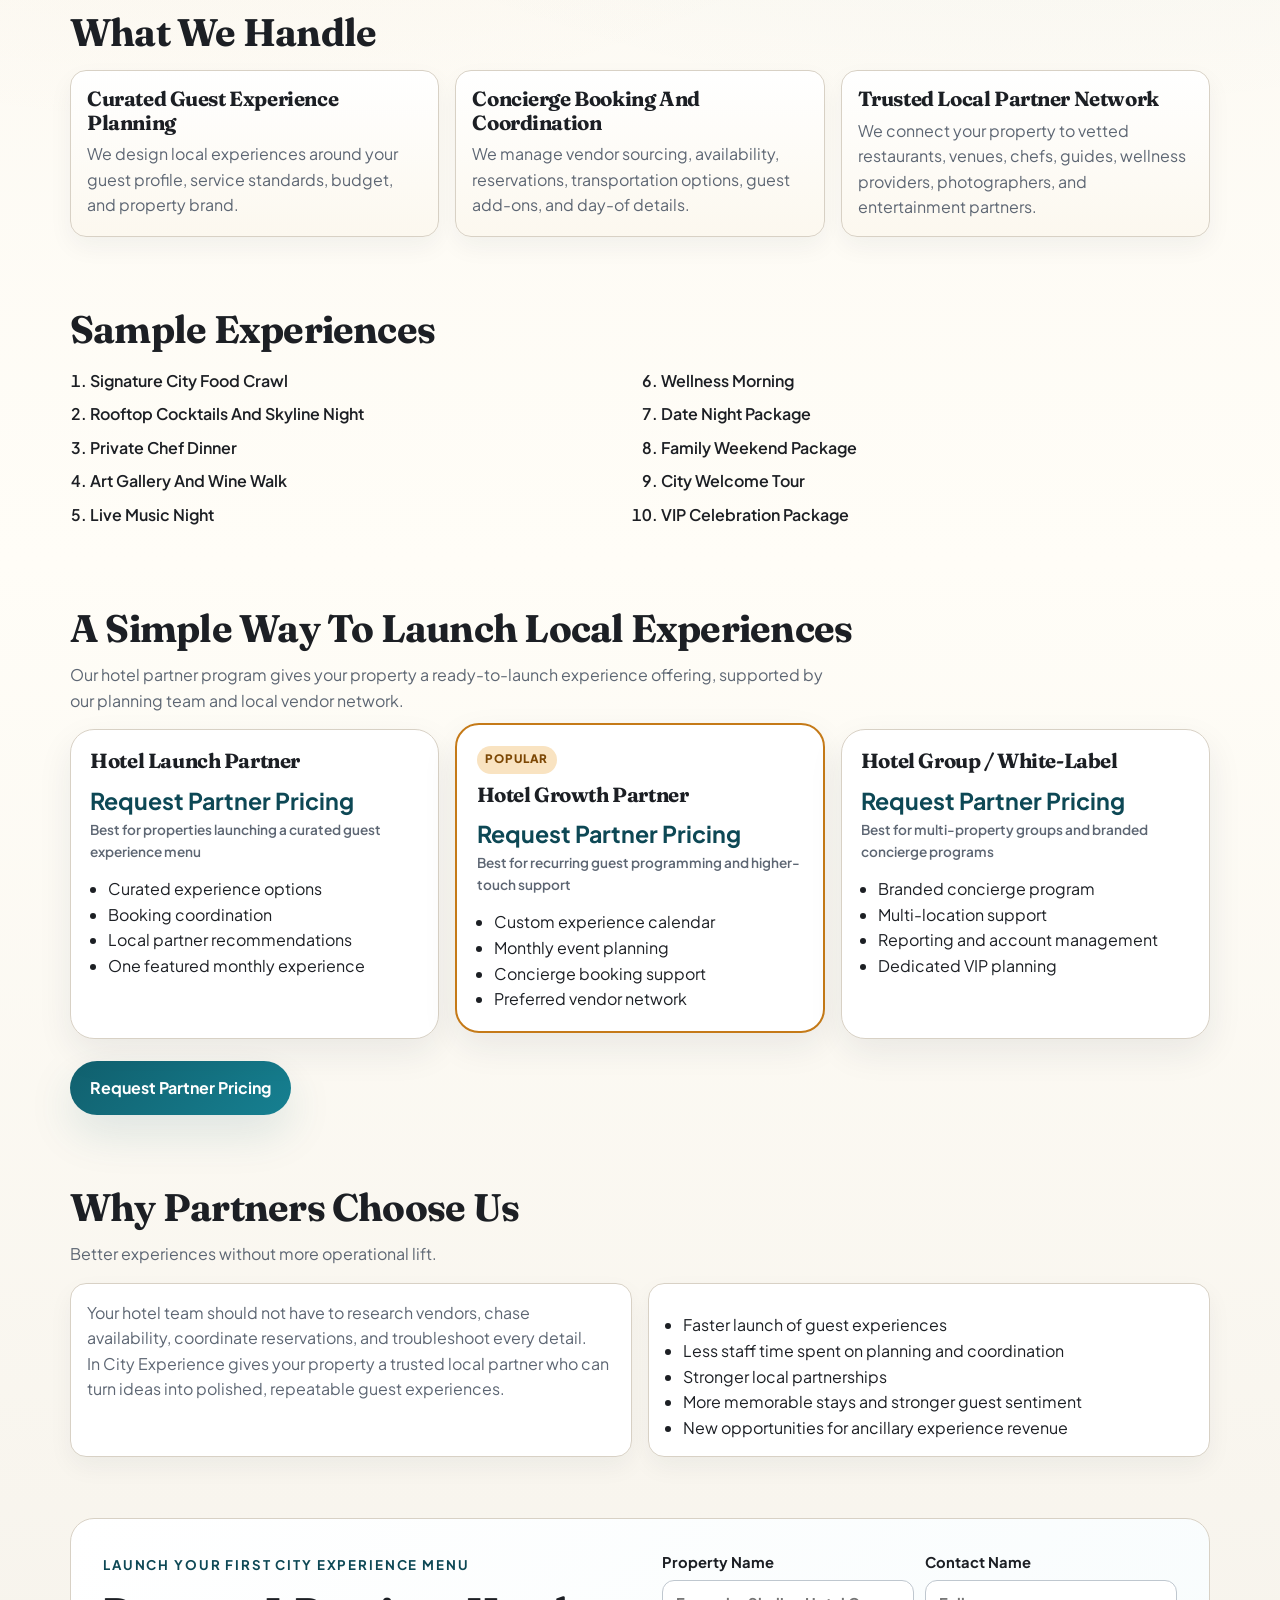
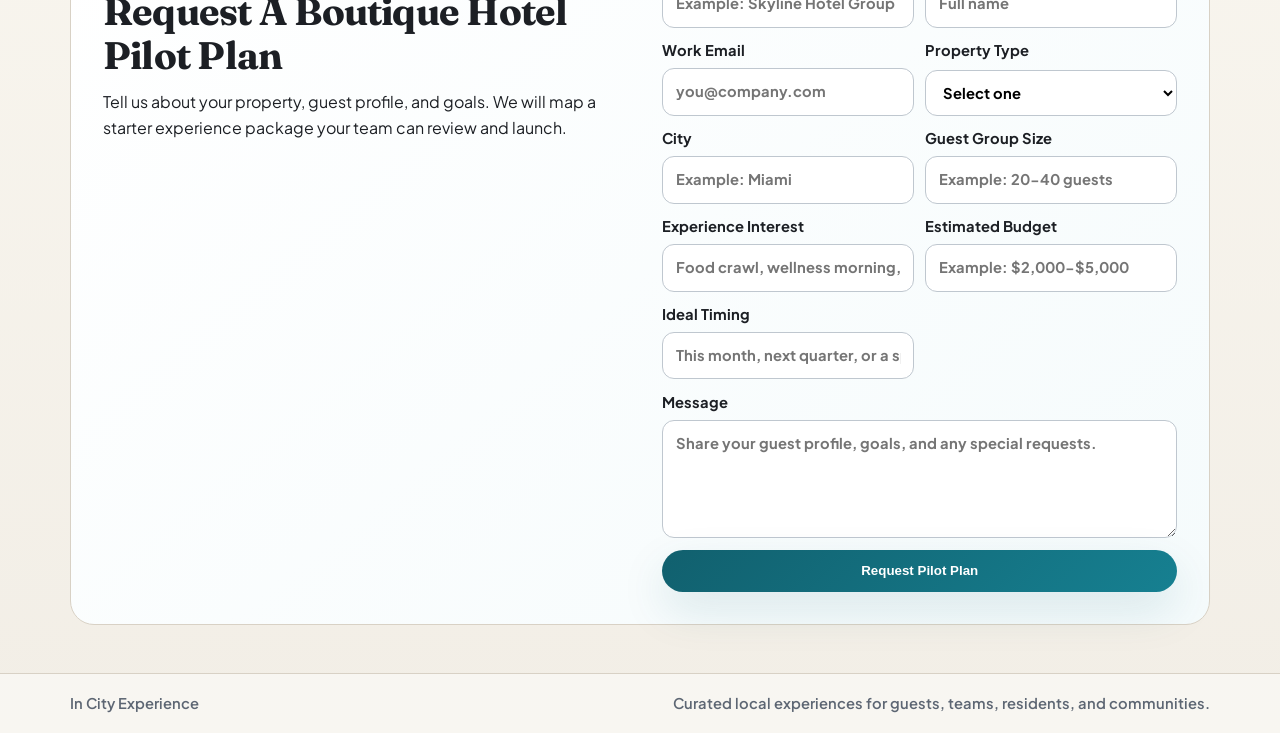
==== commit 2f1d835f: "Tighten homepage messaging for boutique hotel buyer persona" ====
--- a/index.html
+++ b/index.html
@@ -33,62 +33,72 @@
 
     <main id="top">
         <section class="hero container reveal">
-            <p class="eyebrow">Curated City Experiences</p>
-            <h1>Curated City Experiences For Guests, Teams, And Residents</h1>
+            <p class="eyebrow">Boutique Hotel Guest Experiences</p>
+            <h1>Curated City Experiences For Boutique Hotel Guests</h1>
             <p class="hero-copy">
-                In City Experience helps hotels, companies, and residential communities offer memorable local
-                experiences without adding work for their staff.
+                In City Experience helps boutique hotels offer memorable local experiences without adding operational
+                lift to front-desk, concierge, or guest-services teams.
             </p>
             <p class="hero-copy">
                 We curate, plan, and coordinate premium city experiences, from private dinners and rooftop evenings to
-                wellness mornings, cultural outings, team events, and VIP local bookings.
+                wellness mornings, cultural outings, and VIP local bookings.
             </p>
             <div class="hero-actions">
                 <a href="#contact" class="btn btn-primary">Request A Pilot Plan</a>
                 <a href="partner-experience-menu.html" class="btn btn-ghost">View Sample Experiences</a>
             </div>
             <ul class="hero-stats" aria-label="Value highlights">
-                <li><strong>Save Staff Time</strong><span>We handle sourcing, planning, booking, and coordination from start to finish.</span></li>
-                <li><strong>Create A Premium Amenity</strong><span>Give guests, residents, employees, and members more reasons to engage.</span></li>
-                <li><strong>Unlock Local Revenue</strong><span>Turn trusted local partnerships into packaged experiences and repeat bookings.</span></li>
+                <li><strong>Save Concierge Time</strong><span>We handle sourcing, planning, booking, and coordination
+                    end to end.</span></li>
+                <li><strong>Elevate Guest Stay Value</strong><span>Turn recommendations into curated, bookable guest
+                    experiences.</span></li>
+                <li><strong>Create New Revenue Upside</strong><span>Package trusted local experiences into repeatable
+                    paid offers.</span></li>
             </ul>
         </section>
 
         <section id="positioning" class="container panel reveal">
             <h2>Turn The City Around You Into A Premium Amenity</h2>
-            <p class="quote">Your guests, teams, residents, and members want more than recommendations. They want experiences that feel thoughtful, easy, and worth remembering.</p>
-            <p class="quote quote-alt">In City Experience brings together local partners, curated planning, and concierge-level coordination so your organization can offer standout city experiences without building an in-house event team.</p>
+            <p class="quote">Hotel guests want more than a list of local spots. They want experiences that feel
+                effortless, high-quality, and worth remembering.</p>
+            <p class="quote quote-alt">In City Experience gives your property a local experience concierge partner so
+                you can offer standout city experiences without building an in-house event team.</p>
         </section>
 
         <section class="container reveal">
             <div class="section-head">
                 <h2>Who We Serve</h2>
-                <p>Built for organizations that bring people together.</p>
+                <p>Built first for boutique hotels, with optional support for select hospitality-adjacent partners.</p>
             </div>
             <div class="grid grid-3">
                 <article class="card">
-                    <h3>Hotels</h3>
-                    <p>Offer guests curated local packages, VIP reservations, celebration experiences, and memorable ways to explore the city.</p>
-                </article>
-                <article class="card">
-                    <h3>Companies</h3>
-                    <p>Plan team-building events, client entertainment, offsites, employee rewards, and seasonal gatherings without the usual planning burden.</p>
-                </article>
-                <article class="card">
-                    <h3>Residential Communities</h3>
-                    <p>Give residents lifestyle programming, neighborhood perks, move-in experiences, and monthly events that make the property feel more connected.</p>
-                </article>
-                <article class="card">
-                    <h3>Coworking Spaces</h3>
-                    <p>Create member experiences such as networking nights, founder dinners, wellness sessions, and community-building events.</p>
-                </article>
-                <article class="card">
-                    <h3>Universities And Student Housing</h3>
-                    <p>Support city orientation, parent weekends, alumni gatherings, and student social programming.</p>
-                </article>
-                <article class="card">
-                    <h3>Tourism And Downtown Organizations</h3>
-                    <p>Drive foot traffic to local restaurants, venues, attractions, and cultural partners through curated city programs.</p>
+                    <h3>Boutique Hotels (Primary)</h3>
+                    <p>Offer guests curated local packages, VIP reservations, celebration experiences, and memorable
+                        ways to explore your city.</p>
+                </article>
+                <article class="card">
+                    <h3>Luxury Hotels And Resorts</h3>
+                    <p>Extend concierge service with premium local programming for suites, VIP guests, and
+                        special-occasion stays.</p>
+                </article>
+                <article class="card">
+                    <h3>Serviced Residences (Secondary)</h3>
+                    <p>Provide hotel-style lifestyle experiences for residents and long-stay guests who expect premium
+                        local access.</p>
+                </article>
+                <article class="card">
+                    <h3>Guest Experience Teams</h3>
+                    <p>Support front-desk and concierge teams with ready-to-book experiences and clear operational
+                        workflows.</p>
+                </article>
+                <article class="card">
+                    <h3>Revenue And Partnerships Teams</h3>
+                    <p>Use curated city packages to strengthen local partnerships and unlock ancillary guest revenue
+                        opportunities.</p>
+                </article>
+                <article class="card">
+                    <h3>Brand And Hospitality Leaders</h3>
+                    <p>Differentiate your property with signature local experiences that reinforce your brand promise.</p>
                 </article>
             </div>
         </section>
@@ -99,16 +109,19 @@
             </div>
             <div class="grid grid-3">
                 <article class="card card-accent">
-                    <h3>Curated Experience Planning</h3>
-                    <p>We design local experiences around your audience, goals, budget, and brand, whether you need a guest package, resident event, company outing, or private celebration.</p>
+                    <h3>Curated Guest Experience Planning</h3>
+                    <p>We design local experiences around your guest profile, service standards, budget, and property
+                        brand.</p>
                 </article>
                 <article class="card card-accent">
                     <h3>Concierge Booking And Coordination</h3>
-                    <p>We manage the details: vendor sourcing, availability, reservations, guest lists, transportation options, add-ons, and day-of coordination.</p>
+                    <p>We manage vendor sourcing, availability, reservations, transportation options, guest add-ons,
+                        and day-of details.</p>
                 </article>
                 <article class="card card-accent">
-                    <h3>Local Partner Network</h3>
-                    <p>We connect your audience with trusted restaurants, venues, chefs, artists, guides, wellness providers, photographers, and entertainment partners.</p>
+                    <h3>Trusted Local Partner Network</h3>
+                    <p>We connect your property to vetted restaurants, venues, chefs, guides, wellness providers,
+                        photographers, and entertainment partners.</p>
                 </article>
             </div>
         </section>
@@ -124,9 +137,9 @@
                 <li>Art Gallery And Wine Walk</li>
                 <li>Live Music Night</li>
                 <li>Wellness Morning</li>
-                <li>Executive Client Dinner</li>
-                <li>Team City Challenge</li>
+                <li>Date Night Package</li>
                 <li>Family Weekend Package</li>
+                <li>City Welcome Tour</li>
                 <li>VIP Celebration Package</li>
             </ol>
         </section>
@@ -134,12 +147,13 @@
         <section id="packages" class="container reveal">
             <div class="section-head">
                 <h2>A Simple Way To Launch Local Experiences</h2>
-                <p>Our partner program gives your organization a ready-to-use experience offering, supported by our planning team and local vendor network.</p>
+                <p>Our hotel partner program gives your property a ready-to-launch experience offering, supported by our
+                    planning team and local vendor network.</p>
             </div>
             <div class="pricing-grid">
                 <article class="price-card">
-                    <h3>Starter Partner</h3>
-                    <p class="price">Request Partner Pricing<span>Best for a simple experience menu and light concierge support</span></p>
+                    <h3>Hotel Launch Partner</h3>
+                    <p class="price">Request Partner Pricing<span>Best for properties launching a curated guest experience menu</span></p>
                     <ul>
                         <li>Curated experience options</li>
                         <li>Booking coordination</li>
@@ -149,8 +163,8 @@
                 </article>
                 <article class="price-card featured">
                     <p class="badge">Popular</p>
-                    <h3>Premium Partner</h3>
-                    <p class="price">Request Partner Pricing<span>Best for recurring programming and higher-touch support</span></p>
+                    <h3>Hotel Growth Partner</h3>
+                    <p class="price">Request Partner Pricing<span>Best for recurring guest programming and higher-touch support</span></p>
                     <ul>
                         <li>Custom experience calendar</li>
                         <li>Monthly event planning</li>
@@ -159,8 +173,8 @@
                     </ul>
                 </article>
                 <article class="price-card">
-                    <h3>Enterprise And White-Label</h3>
-                    <p class="price">Request Partner Pricing<span>Best for multi-location groups and branded concierge programs</span></p>
+                    <h3>Hotel Group / White-Label</h3>
+                    <p class="price">Request Partner Pricing<span>Best for multi-property groups and branded concierge programs</span></p>
                     <ul>
                         <li>Branded concierge program</li>
                         <li>Multi-location support</li>
@@ -181,16 +195,18 @@
             </div>
             <div class="grid grid-2">
                 <article class="card">
-                    <p>Your team should not have to research vendors, chase availability, manage guest lists, coordinate transportation, and troubleshoot every detail.</p>
-                    <p>In City Experience gives you a trusted local partner who can turn ideas into polished experiences and repeatable programs.</p>
-                </article>
-                <article class="card">
-                    <ul>
-                        <li>Faster launch of guest, resident, or team experiences</li>
+                    <p>Your hotel team should not have to research vendors, chase availability, coordinate reservations,
+                        and troubleshoot every detail.</p>
+                    <p>In City Experience gives your property a trusted local partner who can turn ideas into polished,
+                        repeatable guest experiences.</p>
+                </article>
+                <article class="card">
+                    <ul>
+                        <li>Faster launch of guest experiences</li>
                         <li>Less staff time spent on planning and coordination</li>
                         <li>Stronger local partnerships</li>
-                        <li>More memorable stays and community touchpoints</li>
-                        <li>New opportunities for packaged experience revenue</li>
+                        <li>More memorable stays and stronger guest sentiment</li>
+                        <li>New opportunities for ancillary experience revenue</li>
                     </ul>
                 </article>
             </div>
@@ -199,12 +215,13 @@
         <section id="contact" class="container cta reveal">
             <div>
                 <p class="eyebrow">Launch Your First City Experience Menu</p>
-                <h2>Request A Pilot Plan</h2>
-                <p>Tell us about your audience, location, and goals. We will map a starter experience package your team can review and launch.</p>
+                <h2>Request A Boutique Hotel Pilot Plan</h2>
+                <p>Tell us about your property, guest profile, and goals. We will map a starter experience package your
+                    team can review and launch.</p>
             </div>
             <form class="contact-form" action="#" method="post">
                 <label>
-                    Organization Name
+                    Property Name
                     <input type="text" name="org" placeholder="Example: Skyline Hotel Group" required />
                 </label>
                 <label>
@@ -216,15 +233,13 @@
                     <input type="email" name="email" placeholder="you@company.com" required />
                 </label>
                 <label>
-                    Organization Type
+                    Property Type
                     <select name="segment" required>
                         <option value="">Select one</option>
-                        <option>Hotel</option>
-                        <option>Company</option>
-                        <option>Residential Community</option>
-                        <option>Coworking Space</option>
-                        <option>University</option>
-                        <option>Tourism Group</option>
+                        <option>Boutique Hotel</option>
+                        <option>Luxury Hotel / Resort</option>
+                        <option>Boutique Property Group</option>
+                        <option>Serviced Residence</option>
                         <option>Other</option>
                     </select>
                 </label>
@@ -233,12 +248,14 @@
                     <input type="text" name="city" placeholder="Example: Miami" required />
                 </label>
                 <label>
-                    Audience Size
+                    Guest Group Size
                     <input type="text" name="groupSize" placeholder="Example: 20-40 guests" required />
                 </label>
                 <label>
                     Experience Interest
-                    <input type="text" name="experienceType" placeholder="Food crawl, wellness morning, VIP dinner, team event, resident programming, or other" required />
+                    <input type="text" name="experienceType"
+                        placeholder="Food crawl, wellness morning, VIP dinner, date night package, or other"
+                        required />
                 </label>
                 <label>
                     Estimated Budget
@@ -246,11 +263,13 @@
                 </label>
                 <label>
                     Ideal Timing
-                    <input type="text" name="desiredDate" placeholder="This month, next quarter, or a specific date" required />
+                    <input type="text" name="desiredDate" placeholder="This month, next quarter, or a specific date"
+                        required />
                 </label>
                 <label class="full-width">
                     Message
-                    <textarea name="message" rows="4" placeholder="Share your goals, audience, and any special requests." required></textarea>
+                    <textarea name="message" rows="4"
+                        placeholder="Share your guest profile, goals, and any special requests." required></textarea>
                 </label>
                 <button type="submit" class="btn btn-primary">Request Pilot Plan</button>
             </form>
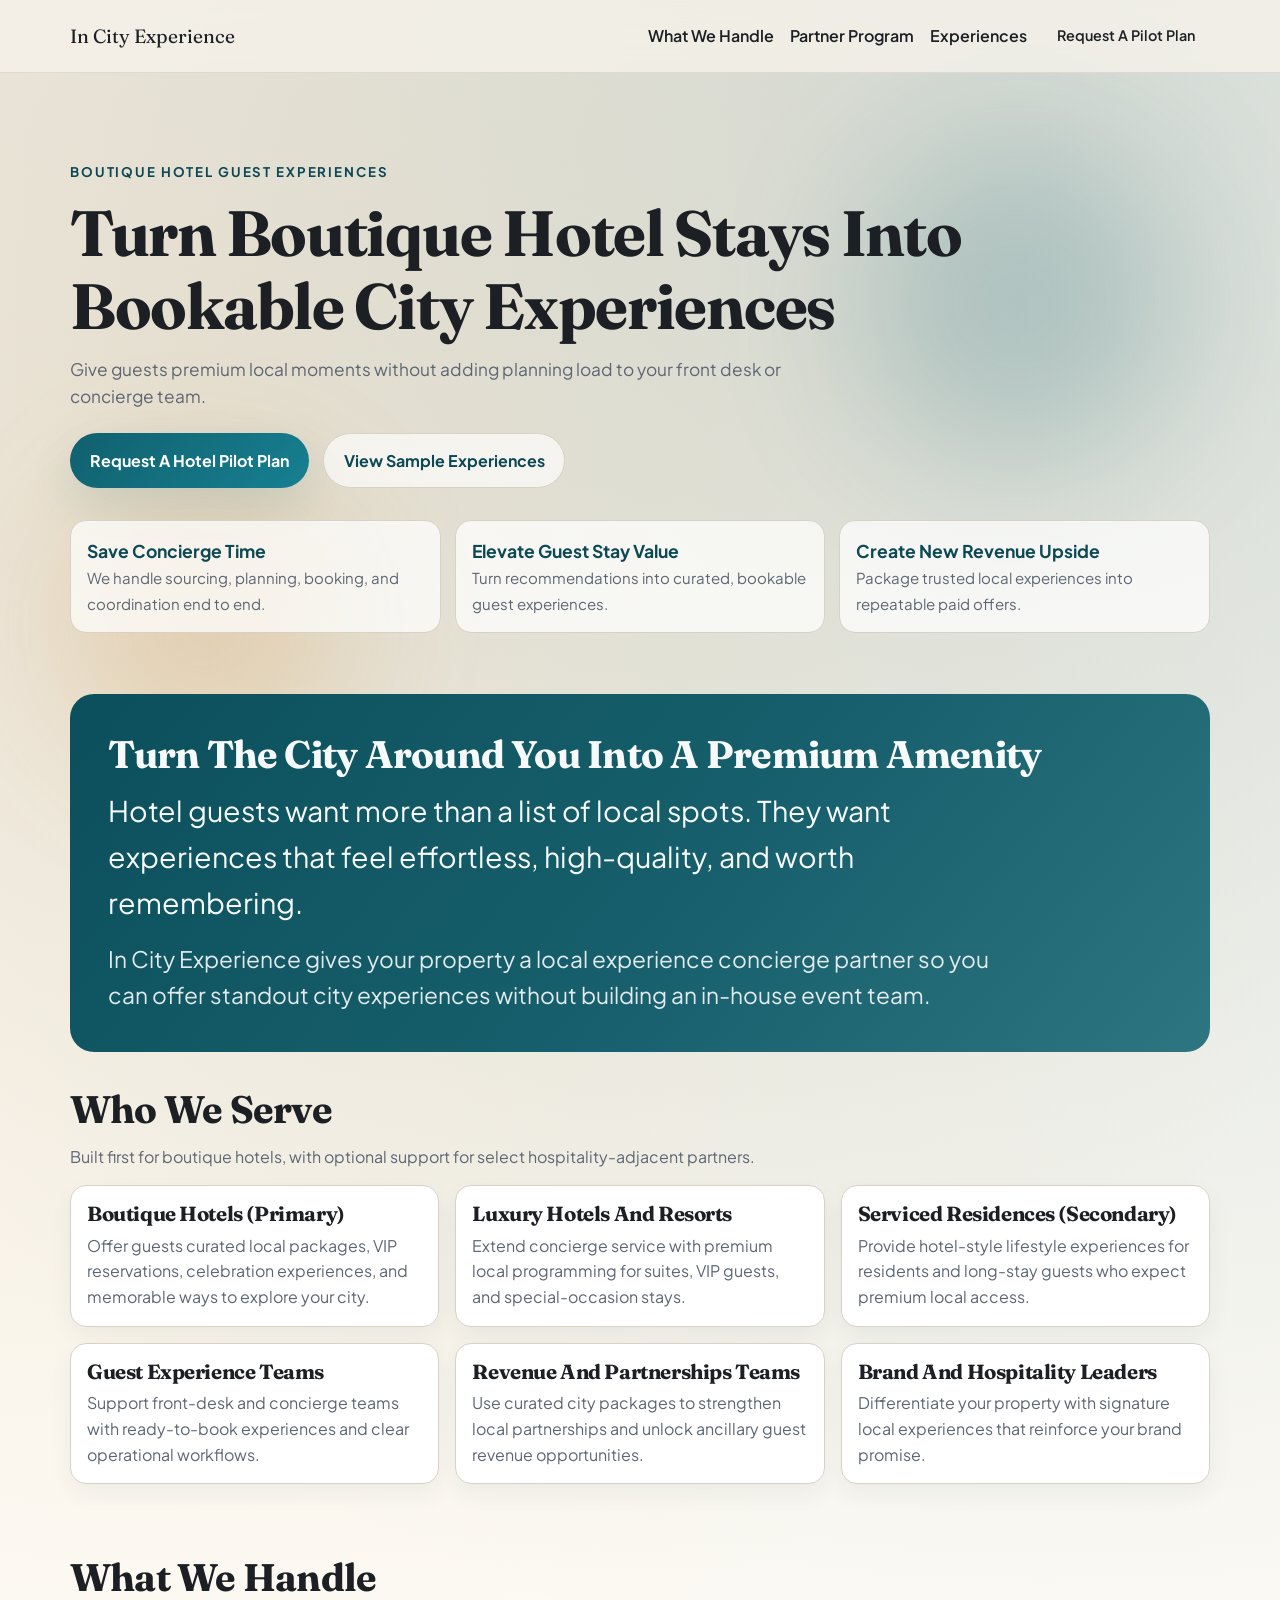
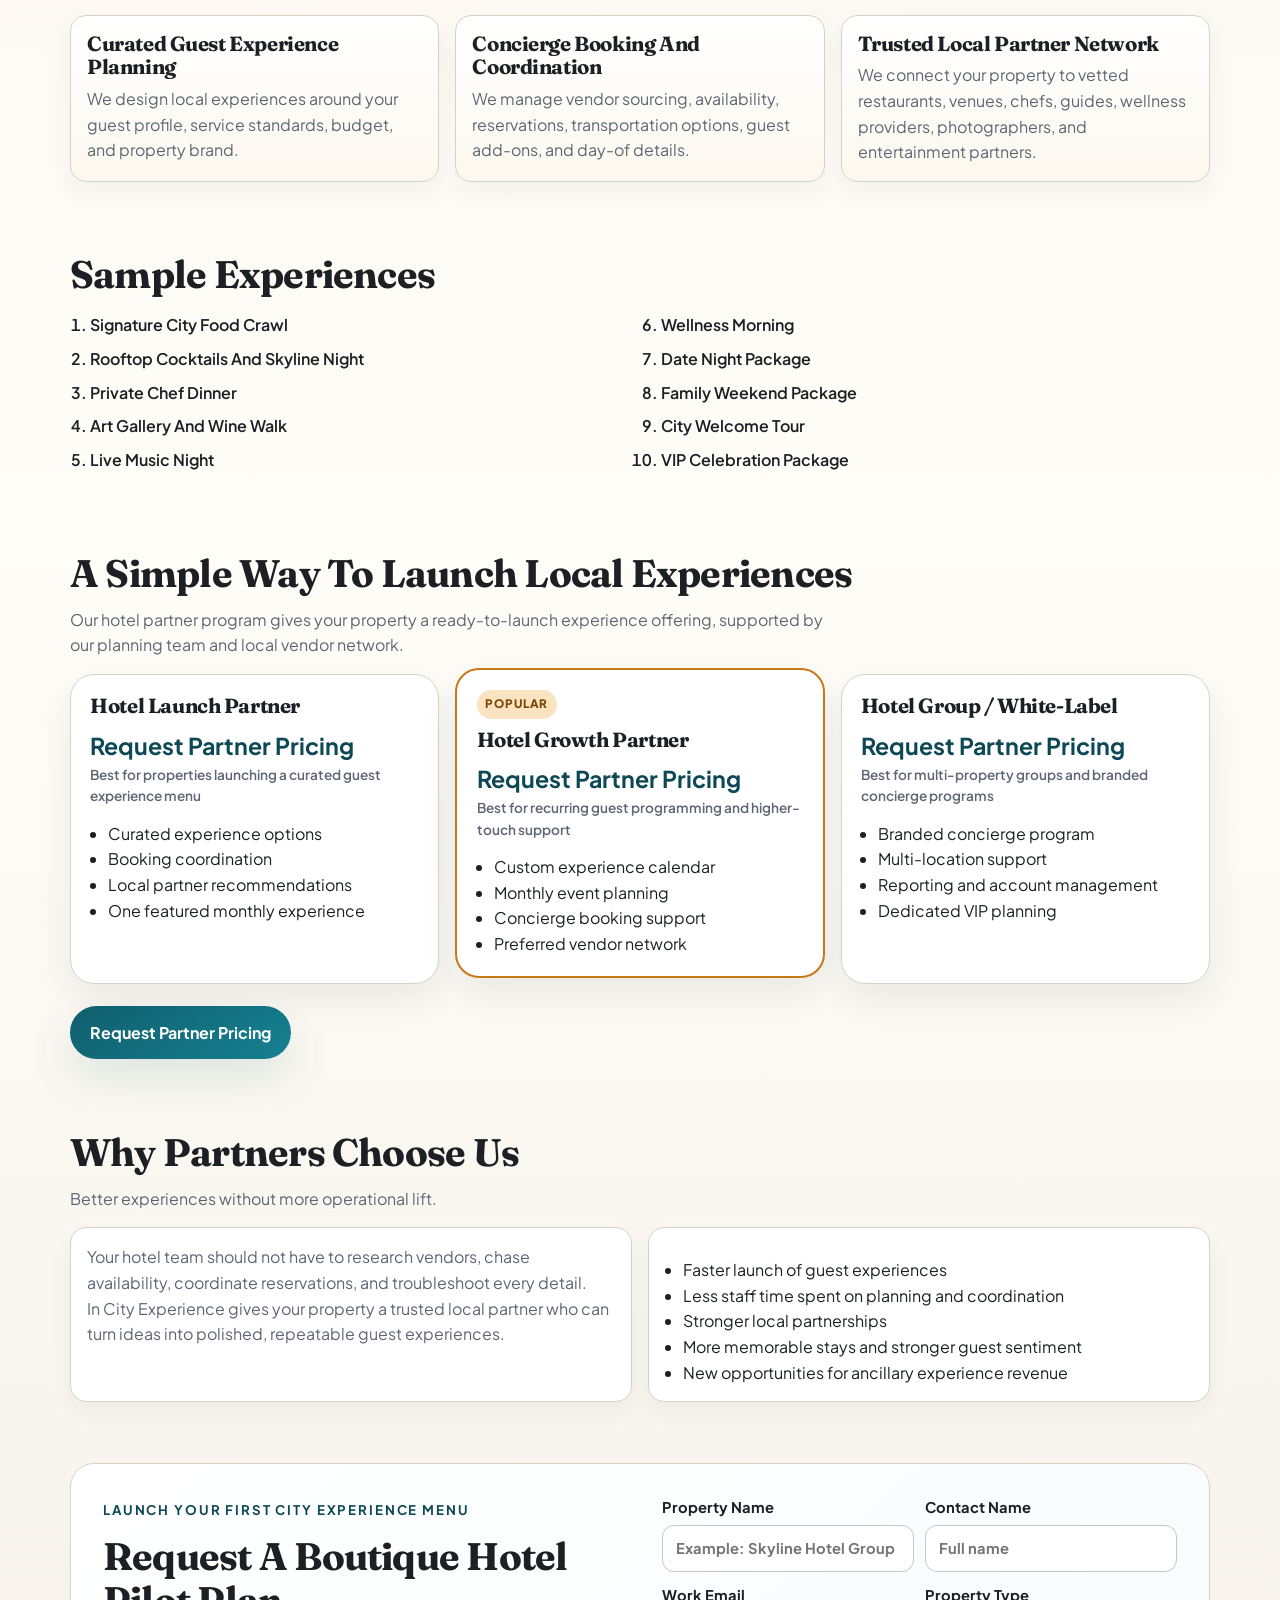
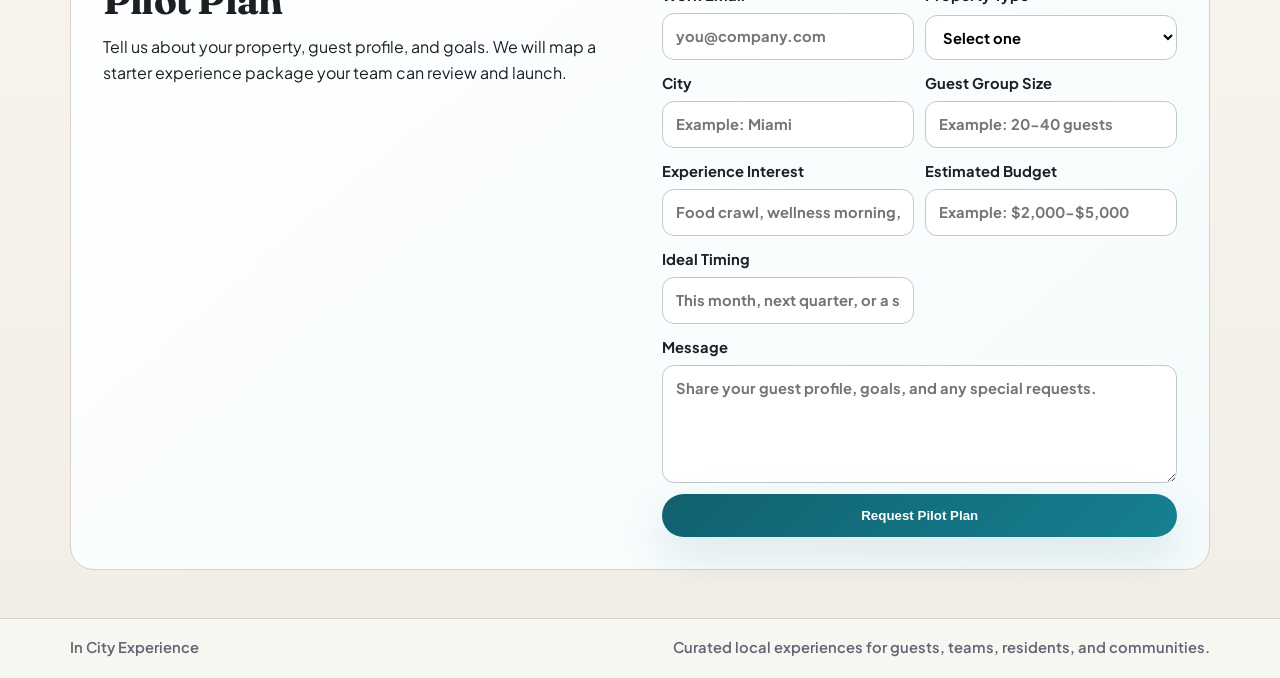
==== commit d11a18c9: "Add hero A/B copy variants for first-screen conversion test" ====
--- a/index.html
+++ b/index.html
@@ -34,26 +34,22 @@
     <main id="top">
         <section class="hero container reveal">
             <p class="eyebrow">Boutique Hotel Guest Experiences</p>
-            <h1>Curated City Experiences For Boutique Hotel Guests</h1>
-            <p class="hero-copy">
+            <h1 id="hero-headline">Curated City Experiences For Boutique Hotel Guests</h1>
+            <p id="hero-subheadline" class="hero-copy">
                 In City Experience helps boutique hotels offer memorable local experiences without adding operational
                 lift to front-desk, concierge, or guest-services teams.
             </p>
-            <p class="hero-copy">
-                We curate, plan, and coordinate premium city experiences, from private dinners and rooftop evenings to
-                wellness mornings, cultural outings, and VIP local bookings.
-            </p>
             <div class="hero-actions">
-                <a href="#contact" class="btn btn-primary">Request A Pilot Plan</a>
+                <a id="hero-primary-cta" href="#contact" class="btn btn-primary">Request A Pilot Plan</a>
                 <a href="partner-experience-menu.html" class="btn btn-ghost">View Sample Experiences</a>
             </div>
             <ul class="hero-stats" aria-label="Value highlights">
                 <li><strong>Save Concierge Time</strong><span>We handle sourcing, planning, booking, and coordination
-                    end to end.</span></li>
+                        end to end.</span></li>
                 <li><strong>Elevate Guest Stay Value</strong><span>Turn recommendations into curated, bookable guest
-                    experiences.</span></li>
+                        experiences.</span></li>
                 <li><strong>Create New Revenue Upside</strong><span>Package trusted local experiences into repeatable
-                    paid offers.</span></li>
+                        paid offers.</span></li>
             </ul>
         </section>
 
@@ -98,7 +94,8 @@
                 </article>
                 <article class="card">
                     <h3>Brand And Hospitality Leaders</h3>
-                    <p>Differentiate your property with signature local experiences that reinforce your brand promise.</p>
+                    <p>Differentiate your property with signature local experiences that reinforce your brand promise.
+                    </p>
                 </article>
             </div>
         </section>
@@ -153,7 +150,8 @@
             <div class="pricing-grid">
                 <article class="price-card">
                     <h3>Hotel Launch Partner</h3>
-                    <p class="price">Request Partner Pricing<span>Best for properties launching a curated guest experience menu</span></p>
+                    <p class="price">Request Partner Pricing<span>Best for properties launching a curated guest
+                            experience menu</span></p>
                     <ul>
                         <li>Curated experience options</li>
                         <li>Booking coordination</li>
@@ -164,7 +162,8 @@
                 <article class="price-card featured">
                     <p class="badge">Popular</p>
                     <h3>Hotel Growth Partner</h3>
-                    <p class="price">Request Partner Pricing<span>Best for recurring guest programming and higher-touch support</span></p>
+                    <p class="price">Request Partner Pricing<span>Best for recurring guest programming and higher-touch
+                            support</span></p>
                     <ul>
                         <li>Custom experience calendar</li>
                         <li>Monthly event planning</li>
@@ -174,7 +173,8 @@
                 </article>
                 <article class="price-card">
                     <h3>Hotel Group / White-Label</h3>
-                    <p class="price">Request Partner Pricing<span>Best for multi-property groups and branded concierge programs</span></p>
+                    <p class="price">Request Partner Pricing<span>Best for multi-property groups and branded concierge
+                            programs</span></p>
                     <ul>
                         <li>Branded concierge program</li>
                         <li>Multi-location support</li>
@@ -254,8 +254,7 @@
                 <label>
                     Experience Interest
                     <input type="text" name="experienceType"
-                        placeholder="Food crawl, wellness morning, VIP dinner, date night package, or other"
-                        required />
+                        placeholder="Food crawl, wellness morning, VIP dinner, date night package, or other" required />
                 </label>
                 <label>
                     Estimated Budget
